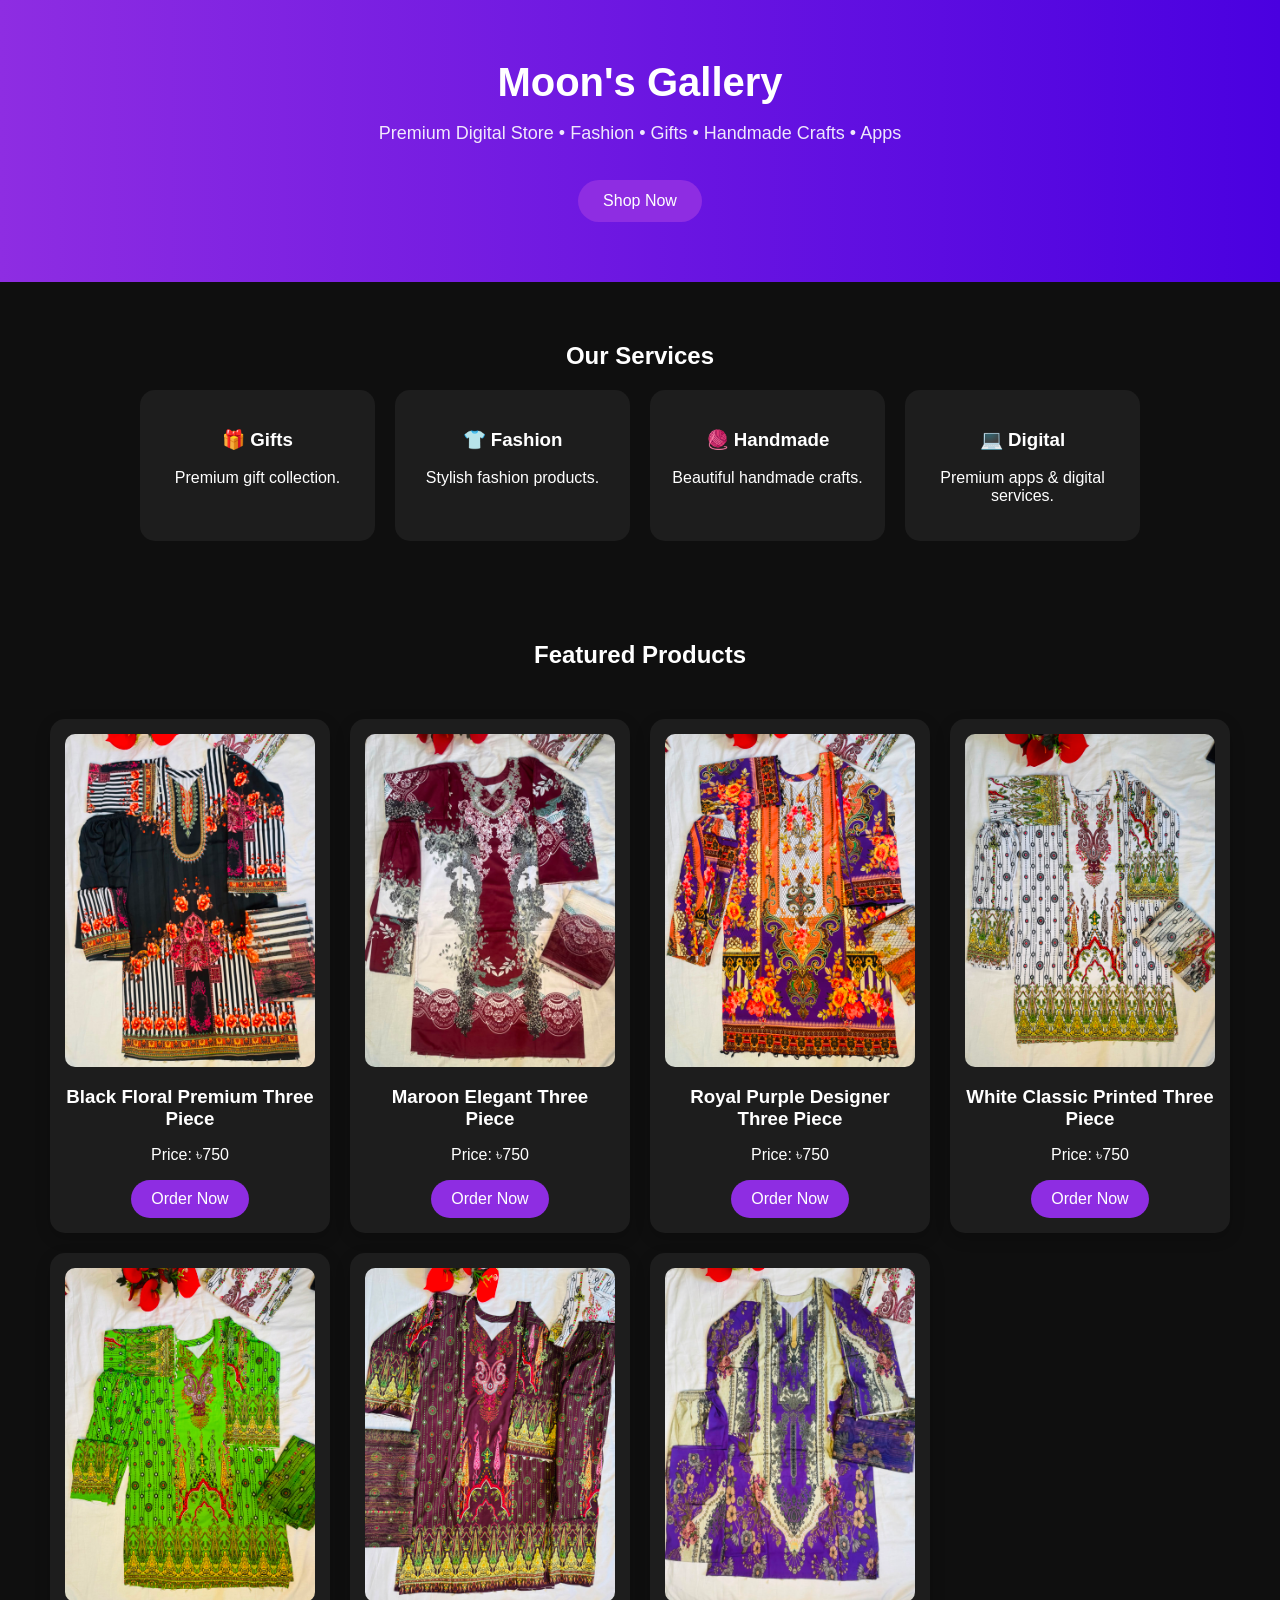
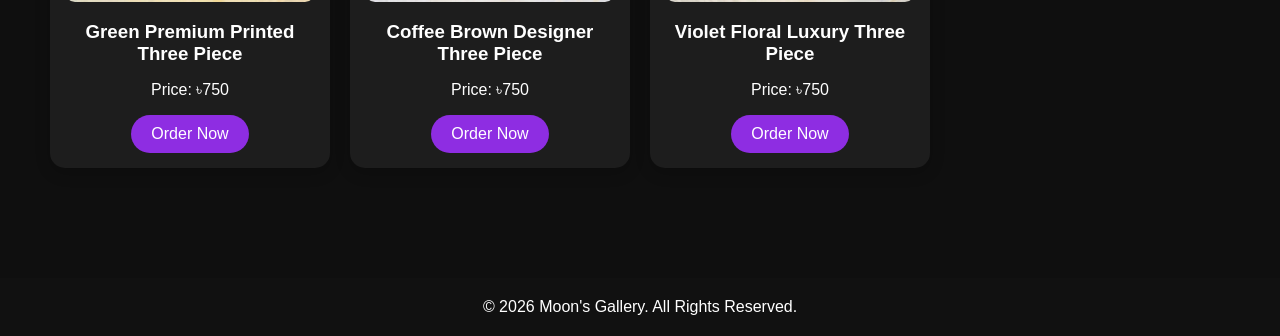
==== index.html @ c8abc17a "Update index.html" ====
<!DOCTYPE html>
<html lang="en">
<head>
<meta charset="UTF-8">
<meta name="viewport" content="width=device-width, initial-scale=1.0">
<title>Moon's Gallery</title>

<style>
body{
margin:0;
font-family:Arial,sans-serif;
background:#0f0f0f;
color:white;
}

header{
background:linear-gradient(90deg,#8e2de2,#4a00e0);
padding:60px 20px;
text-align:center;
}

header h1{
font-size:40px;
margin:0;
}

header p{
font-size:18px;
opacity:.9;
}

section{
padding:40px 20px;
text-align:center;
}

.cards{
display:grid;
grid-template-columns:repeat(auto-fit,minmax(180px,1fr));
gap:20px;
max-width:1000px;
margin:auto;
}

.card{
background:#1d1d1d;
padding:20px;
border-radius:15px;
transition:.3s;
}

.card:hover{
transform:translateY(-8px);
background:#2d2d2d;
}

button{
padding:12px 25px;
background:#8e2de2;
border:none;
border-radius:30px;
color:white;
font-size:16px;
cursor:pointer;
}
.product-grid{
display:grid;
grid-template-columns:repeat(auto-fit,minmax(250px,1fr));
gap:20px;
max-width:1200px;
margin:auto;
padding:30px;
}
.product-card{
background:#1d1d1d;
padding:15px;
border-radius:15px;
text-align:center;
box-shadow:0 5px 15px rgba(0,0,0,.2);
}

.product-card img{
width:100%;
border-radius:10px;
}

.product-card h3{
margin:15px 0 10px;
}

.product-card button{
background:#8e2de2;
color:#fff;
border:none;
padding:10px 20px;
border-radius:25px;
cursor:pointer;
  }
footer{
background:#111;
padding:20px;
text-align:center;
margin-top:40px;
}
</style>
</head>

<body>

<header>
<h1>Moon's Gallery</h1>
<p>Premium Digital Store • Fashion • Gifts • Handmade Crafts • Apps</p>
<br>
<button>Shop Now</button>
</header>

<section>
<h2>Our Services</h2>

<div class="cards">

<div class="card">
<h3>🎁 Gifts</h3>
<p>Premium gift collection.</p>
</div>

<div class="card">
<h3>👕 Fashion</h3>
<p>Stylish fashion products.</p>
</div>

<div class="card">
<h3>🧶 Handmade</h3>
<p>Beautiful handmade crafts.</p>
</div>

<div class="card">
<h3>💻 Digital</h3>
<p>Premium apps & digital services.</p>
</div>

</div>

</section>
  <section id="products">
    <h2>Featured Products</h2>

    <div class="product-grid">

        <div class="product-card">
            <img src="./black-floraljpg.jpg" alt="Black Floral Three Piece">
            <h3>Black Floral Premium Three Piece</h3>
            <p>Price: ৳750</p>
            <button>Order Now</button>
        </div>

        <div class="product-card">
            <img src="./maroonjpg.jpg" alt="Maroon Three Piece">
            <h3>Maroon Elegant Three Piece</h3>
            <p>Price: ৳750</p>
            <button>Order Now</button>
        </div>

        <div class="product-card">
            <img src="./purplejpg.jpg" alt="Purple Three Piece">
            <h3>Royal Purple Designer Three Piece</h3>
            <p>Price: ৳750</p>
            <button>Order Now</button>
        </div>

        <div class="product-card">
            <img src="./whitejpg.jpg" alt="White Three Piece">
            <h3>White Classic Printed Three Piece</h3>
            <p>Price: ৳750</p>
            <button>Order Now</button>
        </div>

        <div class="product-card">
            <img src="./greenjpg.jpg" alt="Green Three Piece">
            <h3>Green Premium Printed Three Piece</h3>
            <p>Price: ৳750</p>
            <button>Order Now</button>
        </div>

        <div class="product-card">
            <img src="./brownjpg.jpg" alt="Brown Three Piece">
            <h3>Coffee Brown Designer Three Piece</h3>
            <p>Price: ৳750</p>
            <button>Order Now</button>
        </div>

        <div class="product-card">
            <img src="./violetjpg.jpg" alt="Violet Three Piece">
            <h3>Violet Floral Luxury Three Piece</h3>
            <p>Price: ৳750</p>
            <button>Order Now</button>
        </div>

    </div>
  </section>

<footer>
© 2026 Moon's Gallery. All Rights Reserved.
</footer>

</body>
  </html>
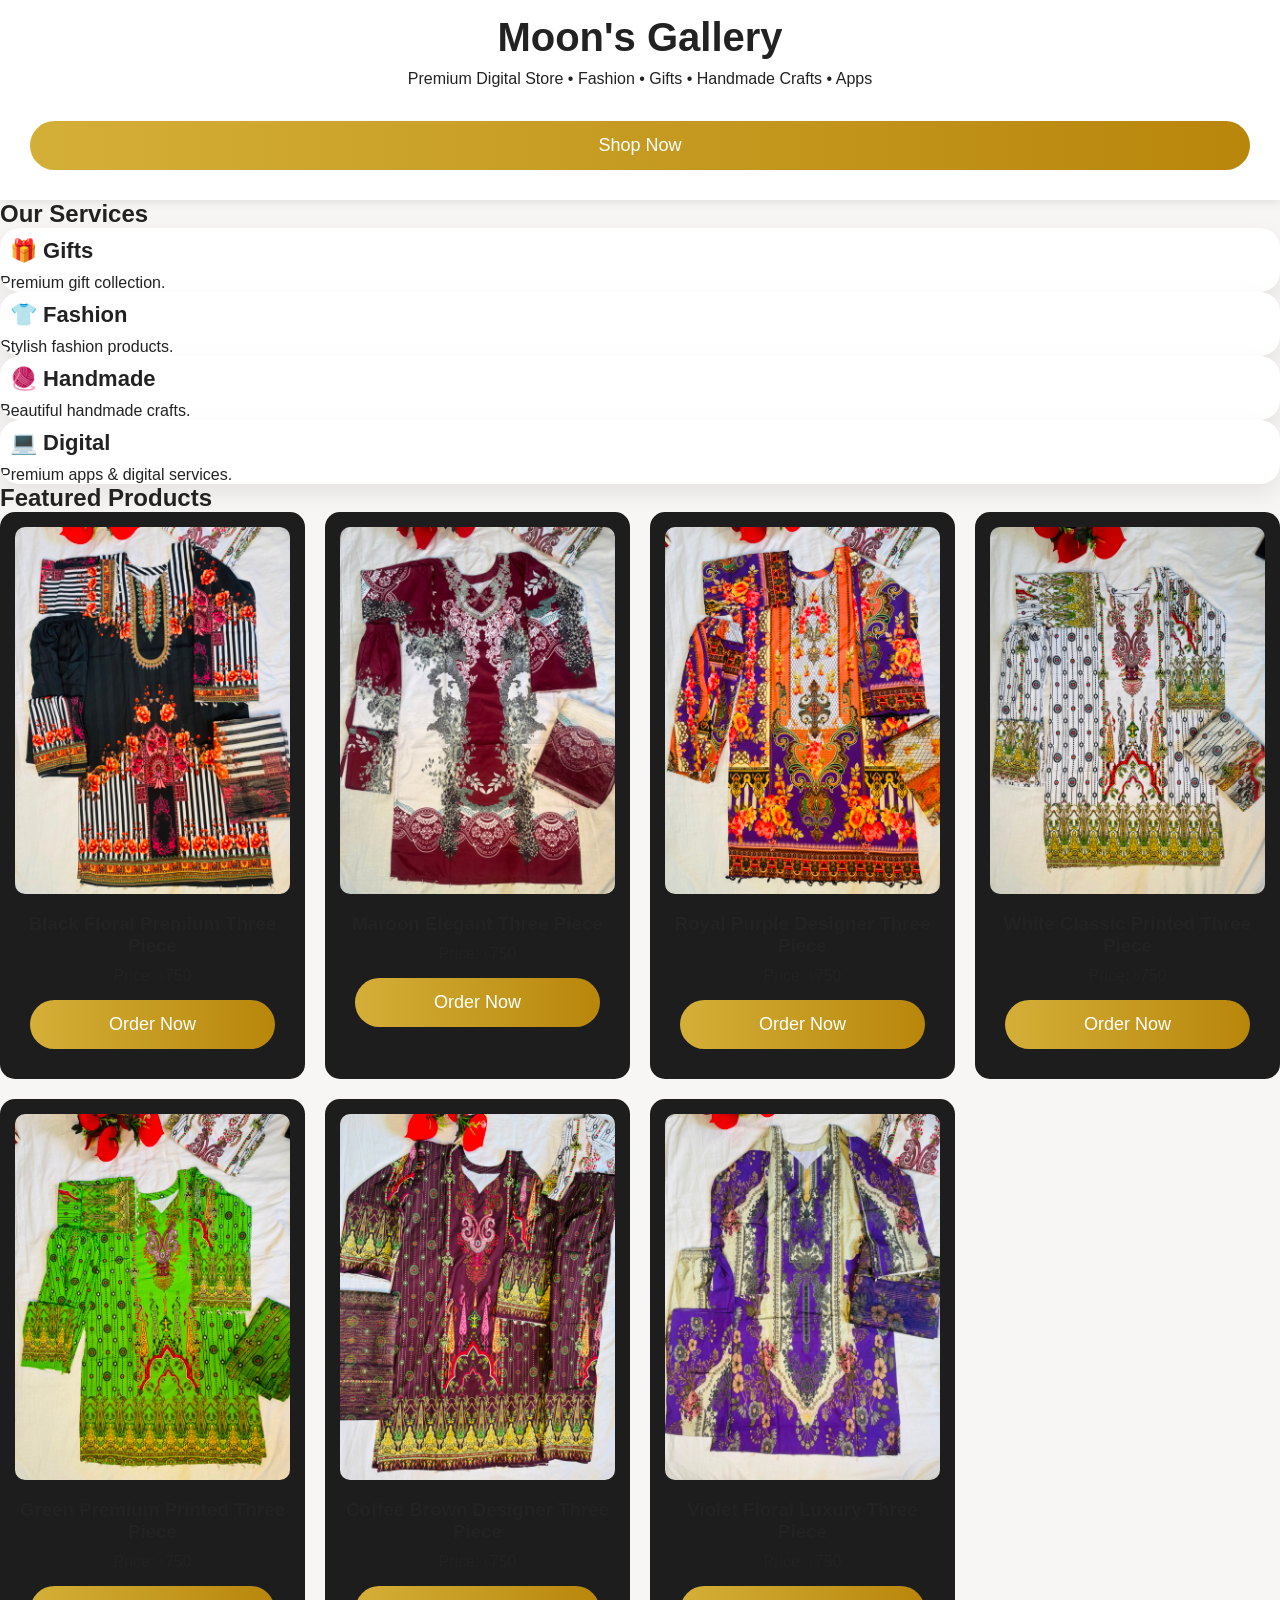
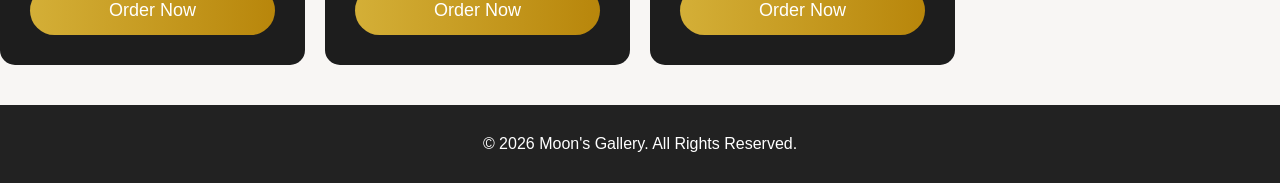
==== commit c0c5eede: "Update index.html" ====
--- a/index.html
+++ b/index.html
@@ -4,107 +4,10 @@
 <meta charset="UTF-8">
 <meta name="viewport" content="width=device-width, initial-scale=1.0">
 <title>Moon's Gallery</title>
-
-<style>
-body{
-margin:0;
-font-family:Arial,sans-serif;
-background:#0f0f0f;
-color:white;
-}
-
-header{
-background:linear-gradient(90deg,#8e2de2,#4a00e0);
-padding:60px 20px;
-text-align:center;
-}
-
-header h1{
-font-size:40px;
-margin:0;
-}
-
-header p{
-font-size:18px;
-opacity:.9;
-}
-
-section{
-padding:40px 20px;
-text-align:center;
-}
-
-.cards{
-display:grid;
-grid-template-columns:repeat(auto-fit,minmax(180px,1fr));
-gap:20px;
-max-width:1000px;
-margin:auto;
-}
-
-.card{
-background:#1d1d1d;
-padding:20px;
-border-radius:15px;
-transition:.3s;
-}
-
-.card:hover{
-transform:translateY(-8px);
-background:#2d2d2d;
-}
-
-button{
-padding:12px 25px;
-background:#8e2de2;
-border:none;
-border-radius:30px;
-color:white;
-font-size:16px;
-cursor:pointer;
-}
-.product-grid{
-display:grid;
-grid-template-columns:repeat(auto-fit,minmax(250px,1fr));
-gap:20px;
-max-width:1200px;
-margin:auto;
-padding:30px;
-}
-.product-card{
-background:#1d1d1d;
-padding:15px;
-border-radius:15px;
-text-align:center;
-box-shadow:0 5px 15px rgba(0,0,0,.2);
-}
-
-.product-card img{
-width:100%;
-border-radius:10px;
-}
-
-.product-card h3{
-margin:15px 0 10px;
-}
-
-.product-card button{
-background:#8e2de2;
-color:#fff;
-border:none;
-padding:10px 20px;
-border-radius:25px;
-cursor:pointer;
-  }
-footer{
-background:#111;
-padding:20px;
-text-align:center;
-margin-top:40px;
-}
-</style>
+  <link rel="stylesheet" href="style.css">
+<script src="script.js" defer></script>
 </head>
-
+  
 <body>
 
 <header>
@@ -148,49 +51,49 @@
     <div class="product-grid">
 
         <div class="product-card">
-            <img src="./black-floraljpg.jpg" alt="Black Floral Three Piece">
+            <img src="./black-floral.jpg" alt="Black Floral Three Piece">
             <h3>Black Floral Premium Three Piece</h3>
             <p>Price: ৳750</p>
             <button>Order Now</button>
         </div>
 
         <div class="product-card">
-            <img src="./maroonjpg.jpg" alt="Maroon Three Piece">
+            <img src="./maroon.jpg" alt="Maroon Three Piece">
             <h3>Maroon Elegant Three Piece</h3>
             <p>Price: ৳750</p>
             <button>Order Now</button>
         </div>
 
         <div class="product-card">
-            <img src="./purplejpg.jpg" alt="Purple Three Piece">
+            <img src="./purple.jpg" alt="Purple Three Piece">
             <h3>Royal Purple Designer Three Piece</h3>
             <p>Price: ৳750</p>
             <button>Order Now</button>
         </div>
 
         <div class="product-card">
-            <img src="./whitejpg.jpg" alt="White Three Piece">
+            <img src="./white.jpg" alt="White Three Piece">
             <h3>White Classic Printed Three Piece</h3>
             <p>Price: ৳750</p>
             <button>Order Now</button>
         </div>
 
         <div class="product-card">
-            <img src="./greenjpg.jpg" alt="Green Three Piece">
+            <img src="./green.jpg" alt="Green Three Piece">
             <h3>Green Premium Printed Three Piece</h3>
             <p>Price: ৳750</p>
             <button>Order Now</button>
         </div>
 
         <div class="product-card">
-            <img src="./brownjpg.jpg" alt="Brown Three Piece">
+            <img src="./brown.jpg" alt="Brown Three Piece">
             <h3>Coffee Brown Designer Three Piece</h3>
             <p>Price: ৳750</p>
             <button>Order Now</button>
         </div>
 
         <div class="product-card">
-            <img src="./violetjpg.jpg" alt="Violet Three Piece">
+            <img src="./violet.jpg" alt="Violet Three Piece">
             <h3>Violet Floral Luxury Three Piece</h3>
             <p>Price: ৳750</p>
             <button>Order Now</button>
--- a/style.css
+++ b/style.css
@@ -0,0 +1,242 @@
+*{
+    margin:0;
+    padding:0;
+    box-sizing:border-box;
+    font-family:Arial,sans-serif;
+}
+
+body{
+    background:#111;
+    color:#fff;
+}
+
+header{
+    background:linear-gradient(90deg,#8e2de2,#4a00e0);
+    text-align:center;
+    padding:50px 20px;
+}
+
+header h1{
+    font-size:40px;
+}
+
+header p{
+    margin-top:10px;
+}
+
+nav{
+    background:#1a1a1a;
+    padding:15px;
+    text-align:center;
+}
+
+nav a{
+    color:white;
+    text-decoration:none;
+    margin:0 15px;
+    font-weight:bold;
+}
+
+nav a:hover{
+    color:#b266ff;
+}
+
+.container{
+    width:90%;
+    max-width:1200px;
+    margin:auto;
+    padding:30px 0;
+}
+
+.product-grid{
+    display:grid;
+    grid-template-columns:repeat(auto-fit,minmax(250px,1fr));
+    gap:20px;
+}
+
+.product-card{
+    background:#1d1d1d;
+    border-radius:15px;
+    padding:15px;
+    text-align:center;
+    transition:.3s;
+}
+
+.product-card:hover{
+    transform:translateY(-5px);
+}
+
+.product-card img{
+    width:100%;
+    border-radius:10px;
+}
+
+.product-card h3{
+    margin:15px 0 10px;
+}
+
+.price{
+    color:#00ff99;
+    font-size:20px;
+    margin-bottom:10px;
+}
+
+button{
+    background:#8e2de2;
+    color:#fff;
+    border:none;
+    padding:12px 25px;
+    border-radius:30px;
+    cursor:pointer;
+    font-size:16px;
+}
+
+button:hover{
+    background:#6d1fd1;
+}
+
+input,select,textarea{
+    width:100%;
+    padding:12px;
+    margin:10px 0;
+    border:none;
+    border-radius:8px;
+}
+
+form{
+    max-width:600px;
+    margin:auto;
+}
+
+footer{
+    background:#000;
+    text-align:center;
+    padding:20px;
+    margin-top:40px;
+  }
+
+
+*{
+margin:0;
+padding:0;
+box-sizing:border-box;
+font-family:Arial,sans-serif;
+}
+
+body{
+background:#f8f6f4;
+color:#222;
+}
+
+header{
+background:#fff;
+padding:15px;
+text-align:center;
+box-shadow:0 2px 10px rgba(0,0,0,.1);
+position:sticky;
+top:0;
+z-index:100;
+}
+
+.logo{
+width:120px;
+border-radius:50%;
+}
+
+.banner{
+width:100%;
+max-height:420px;
+object-fit:cover;
+}
+
+nav{
+display:flex;
+justify-content:center;
+gap:20px;
+padding:15px;
+background:white;
+flex-wrap:wrap;
+}
+
+nav a{
+text-decoration:none;
+color:#333;
+font-weight:bold;
+}
+
+.products{
+display:grid;
+grid-template-columns:repeat(auto-fit,minmax(250px,1fr));
+gap:25px;
+padding:30px;
+}
+
+.card{
+background:white;
+border-radius:20px;
+overflow:hidden;
+box-shadow:0 10px 25px rgba(0,0,0,.08);
+transition:.3s;
+}
+
+.card:hover{
+transform:translateY(-8px);
+}
+
+.card img{
+width:100%;
+height:280px;
+object-fit:cover;
+}
+
+.card h3{
+padding:10px;
+font-size:22px;
+}
+
+.price{
+padding:0 10px;
+font-size:20px;
+color:#9c27b0;
+font-weight:bold;
+}
+
+button{
+margin:15px;
+width:calc(100% - 30px);
+padding:14px;
+border:none;
+border-radius:50px;
+background:linear-gradient(90deg,#d4af37,#b8860b);
+color:white;
+font-size:18px;
+cursor:pointer;
+}
+
+button:hover{
+opacity:.9;
+}
+
+footer{
+margin-top:40px;
+padding:30px;
+background:#222;
+color:white;
+text-align:center;
+}
+
+.color-box{
+display:flex;
+justify-content:center;
+gap:10px;
+padding:15px;
+}
+
+.color{
+width:28px;
+height:28px;
+border-radius:50%;
+border:2px solid white;
+cursor:pointer;
+box-shadow:0 0 5px rgba(0,0,0,.3);
+    }
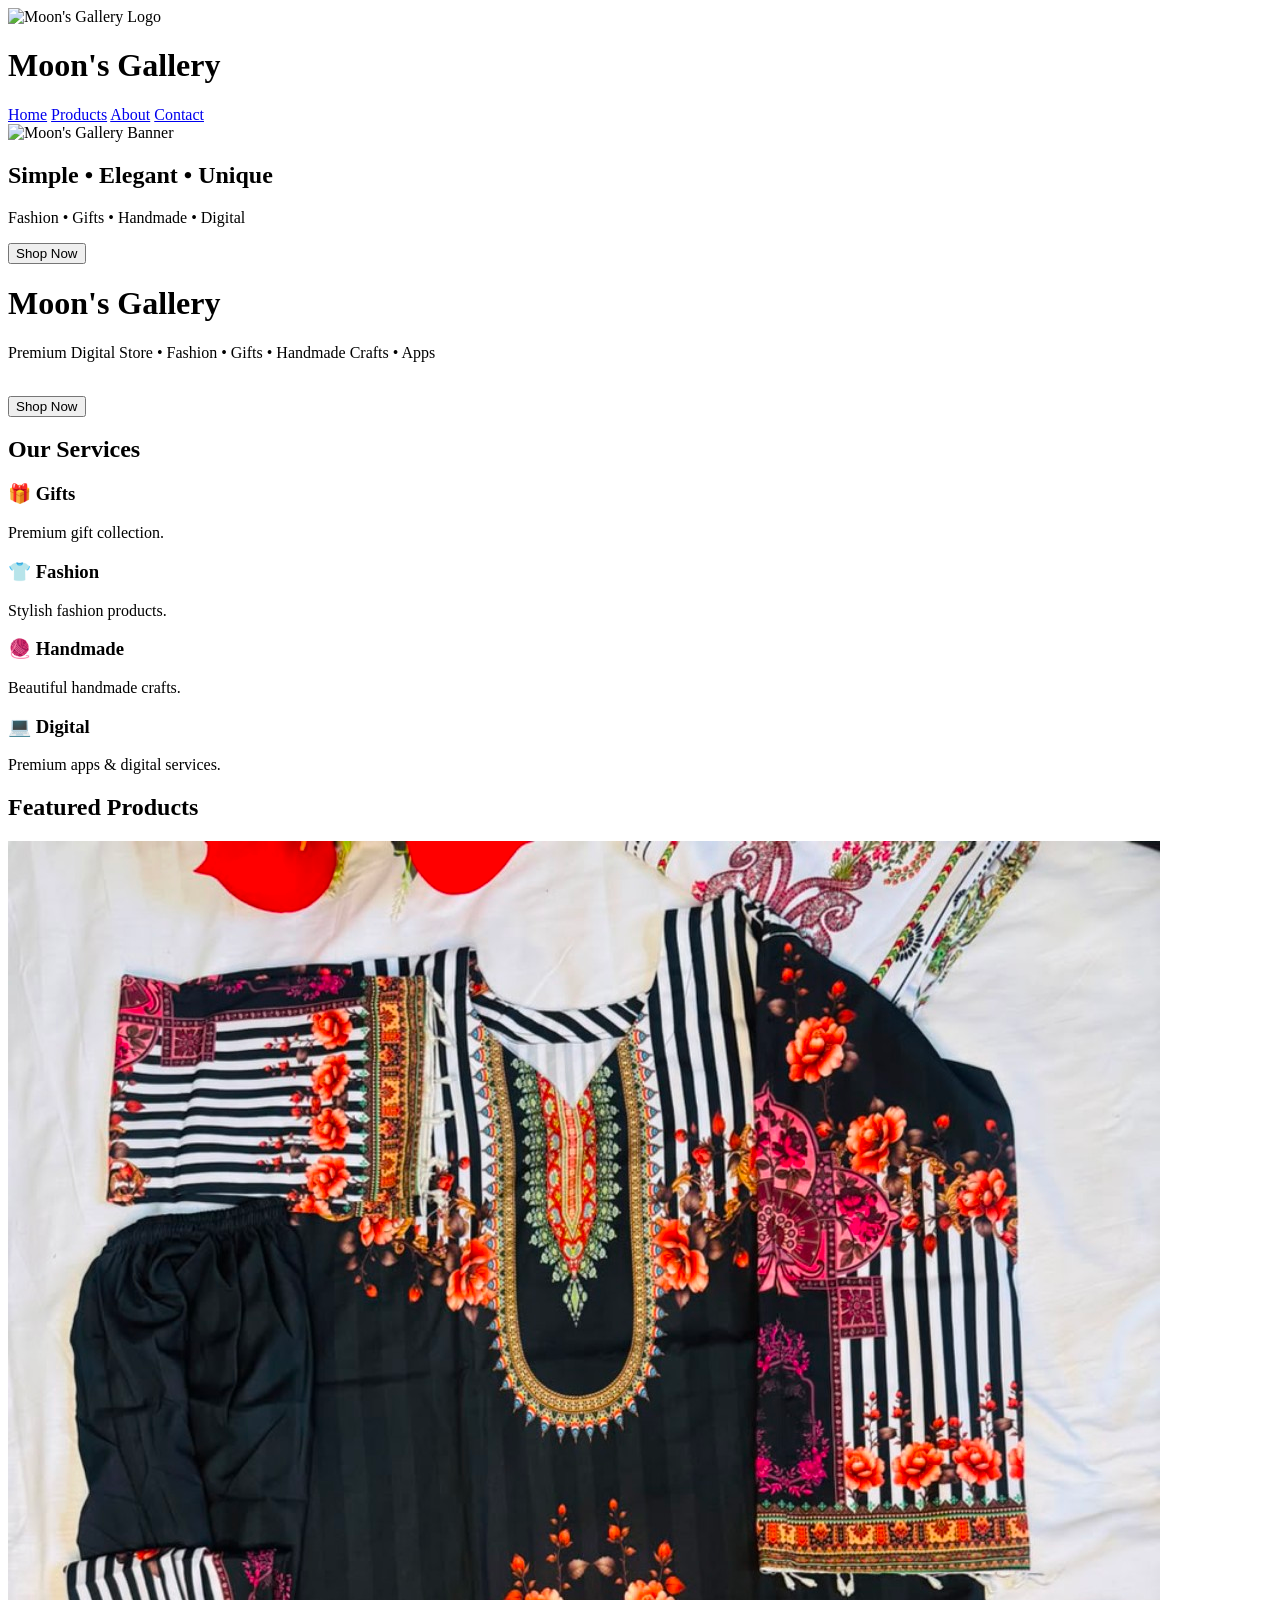
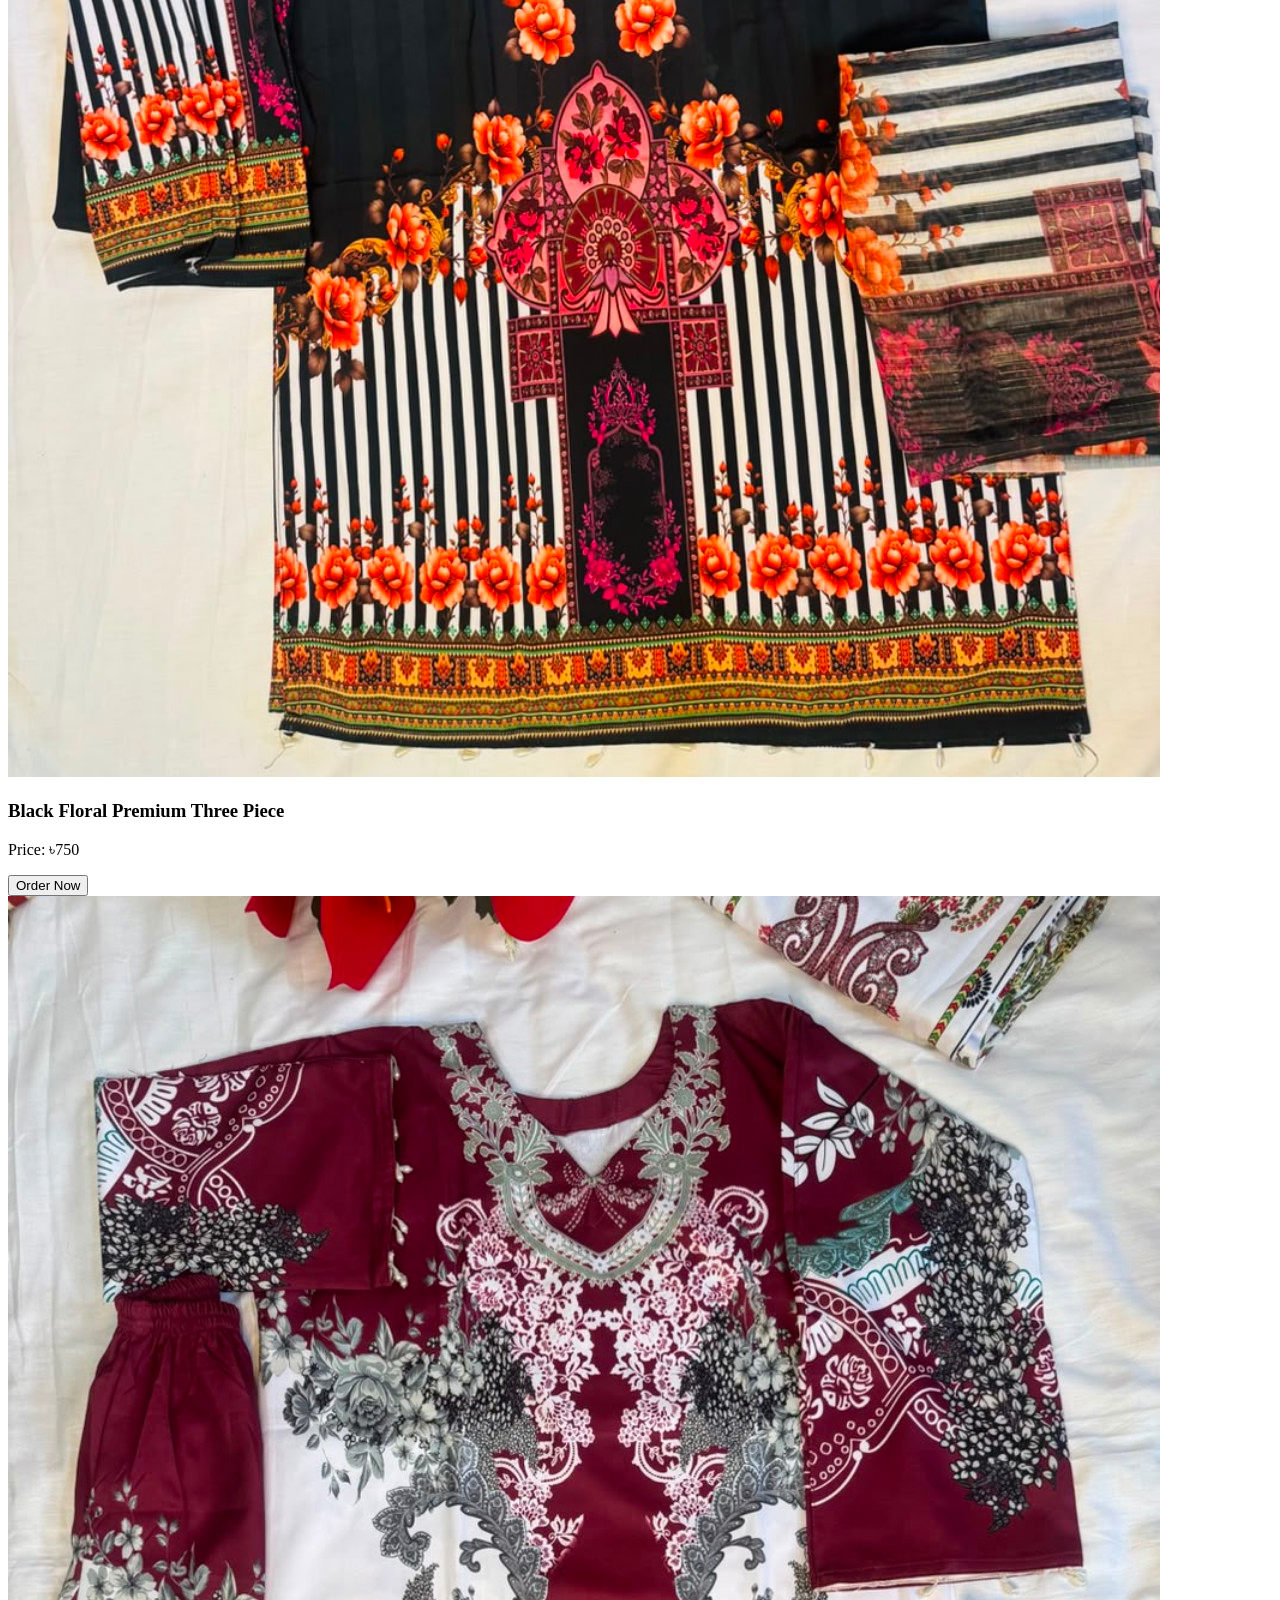
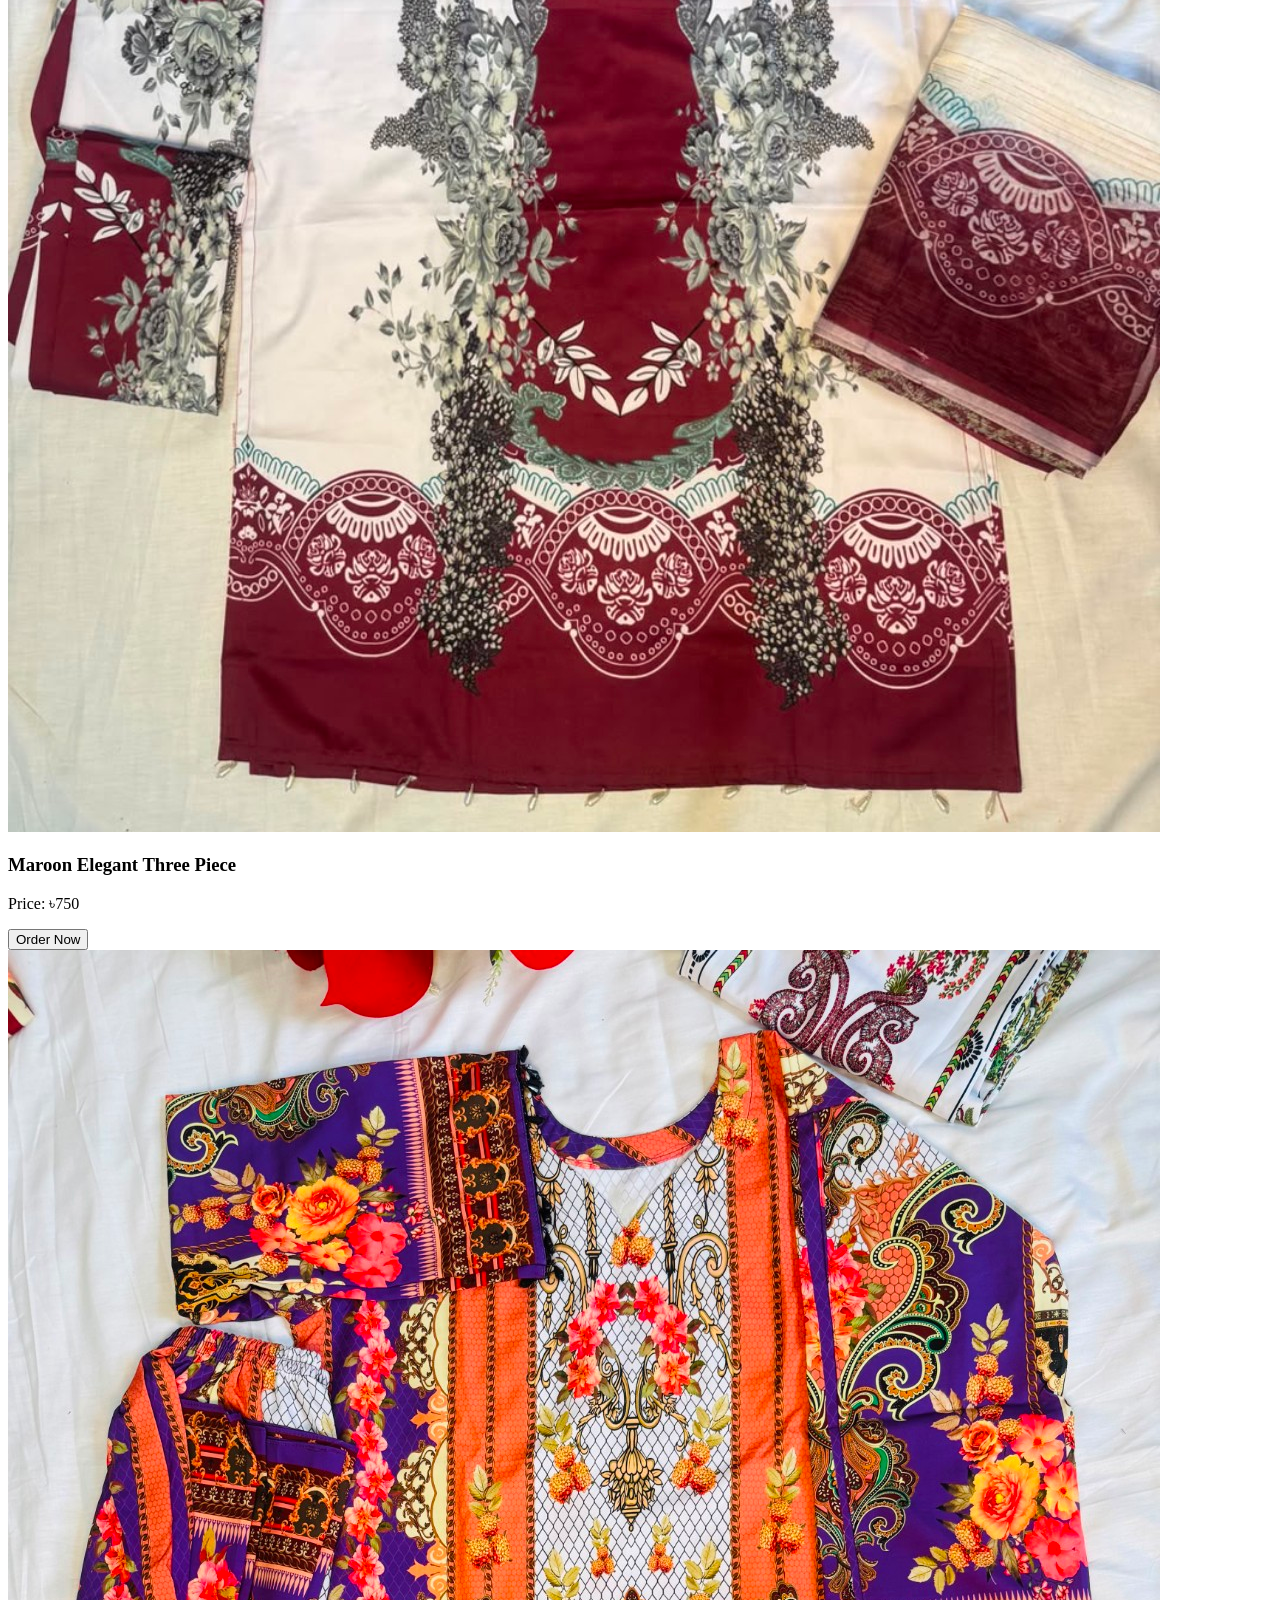
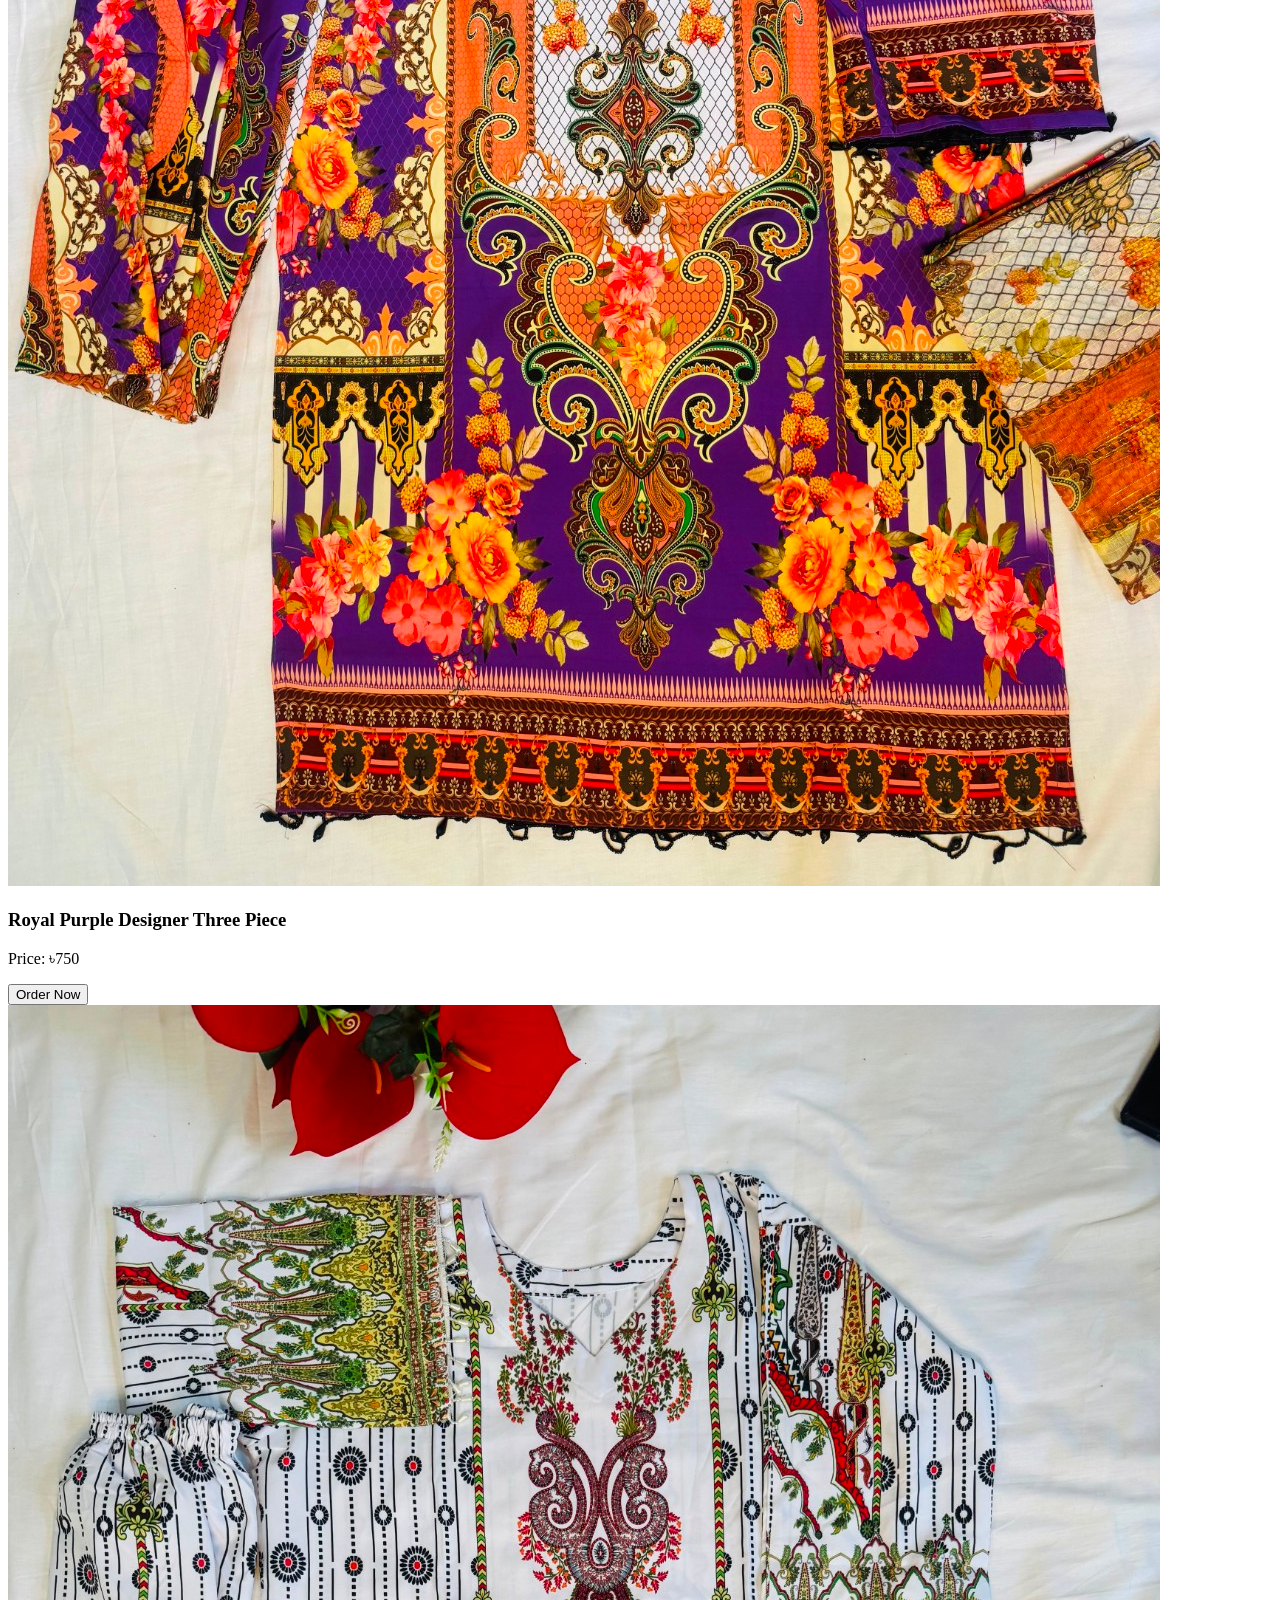
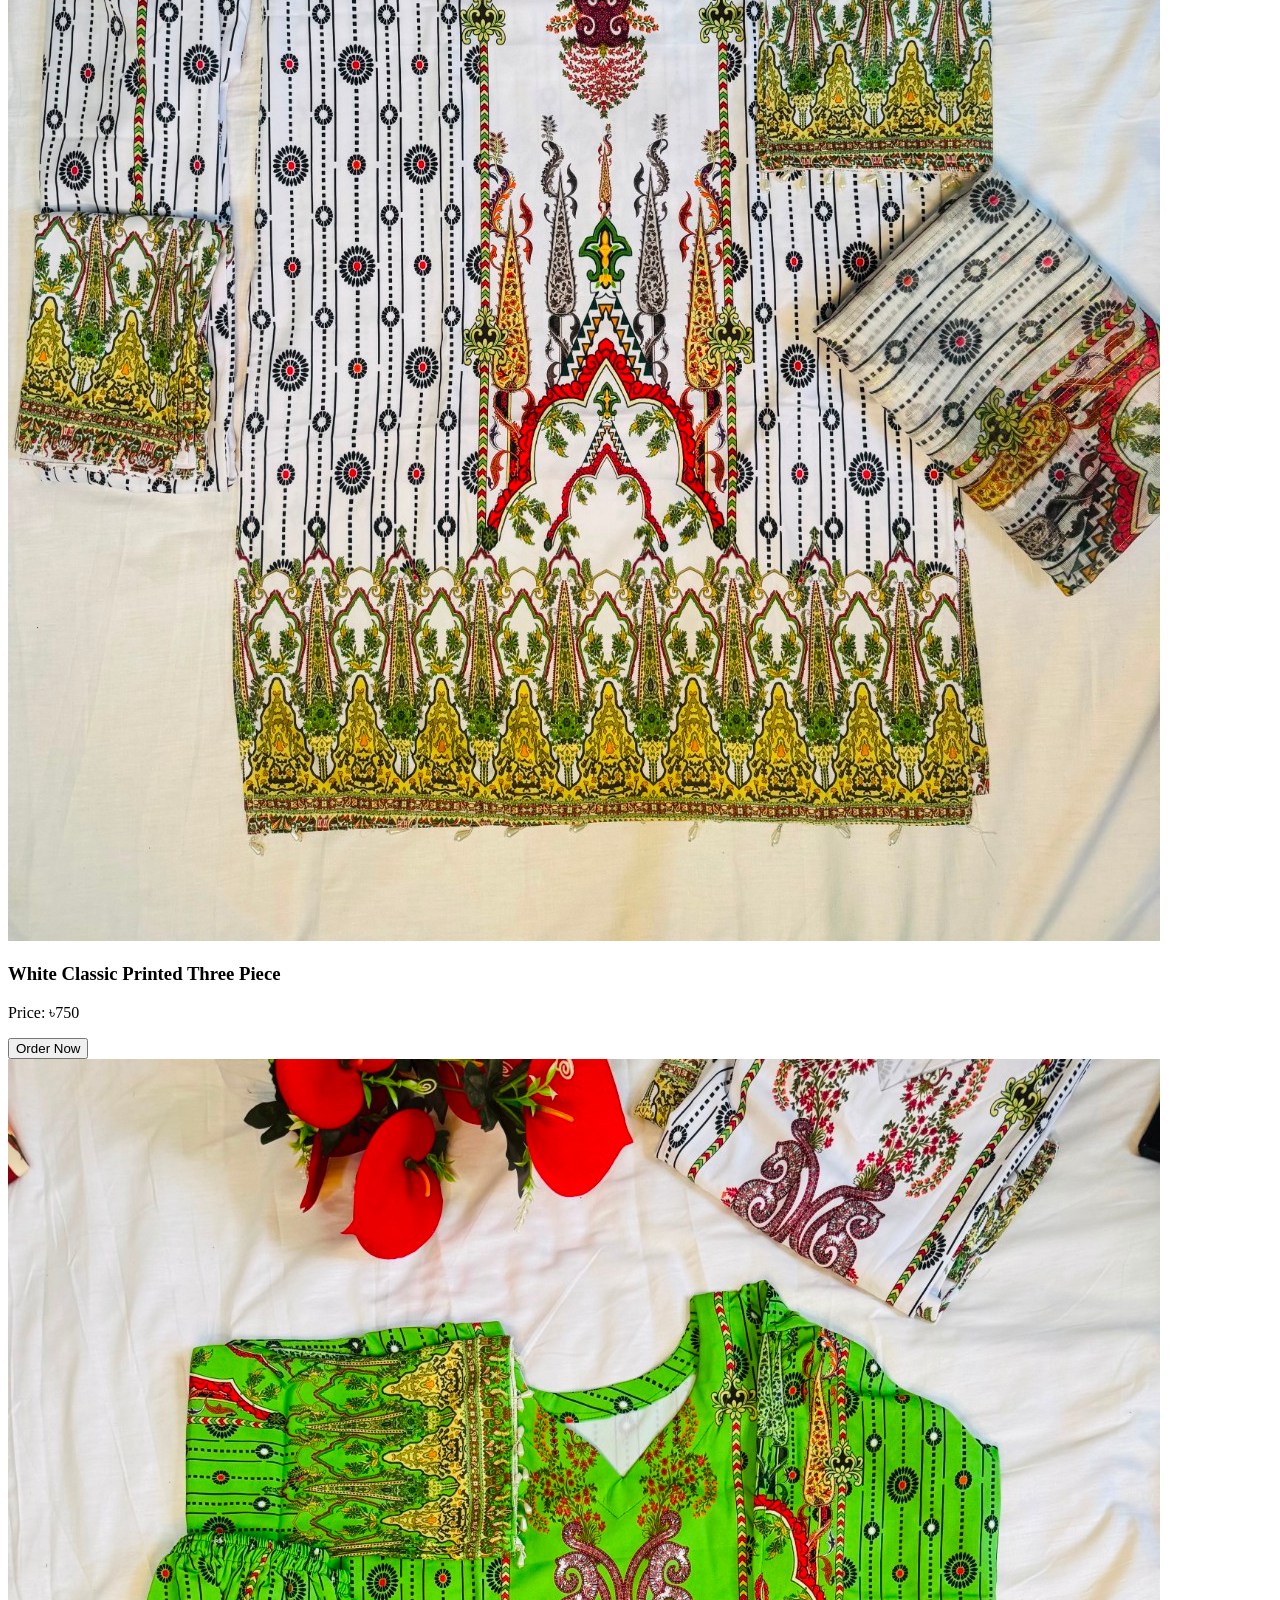
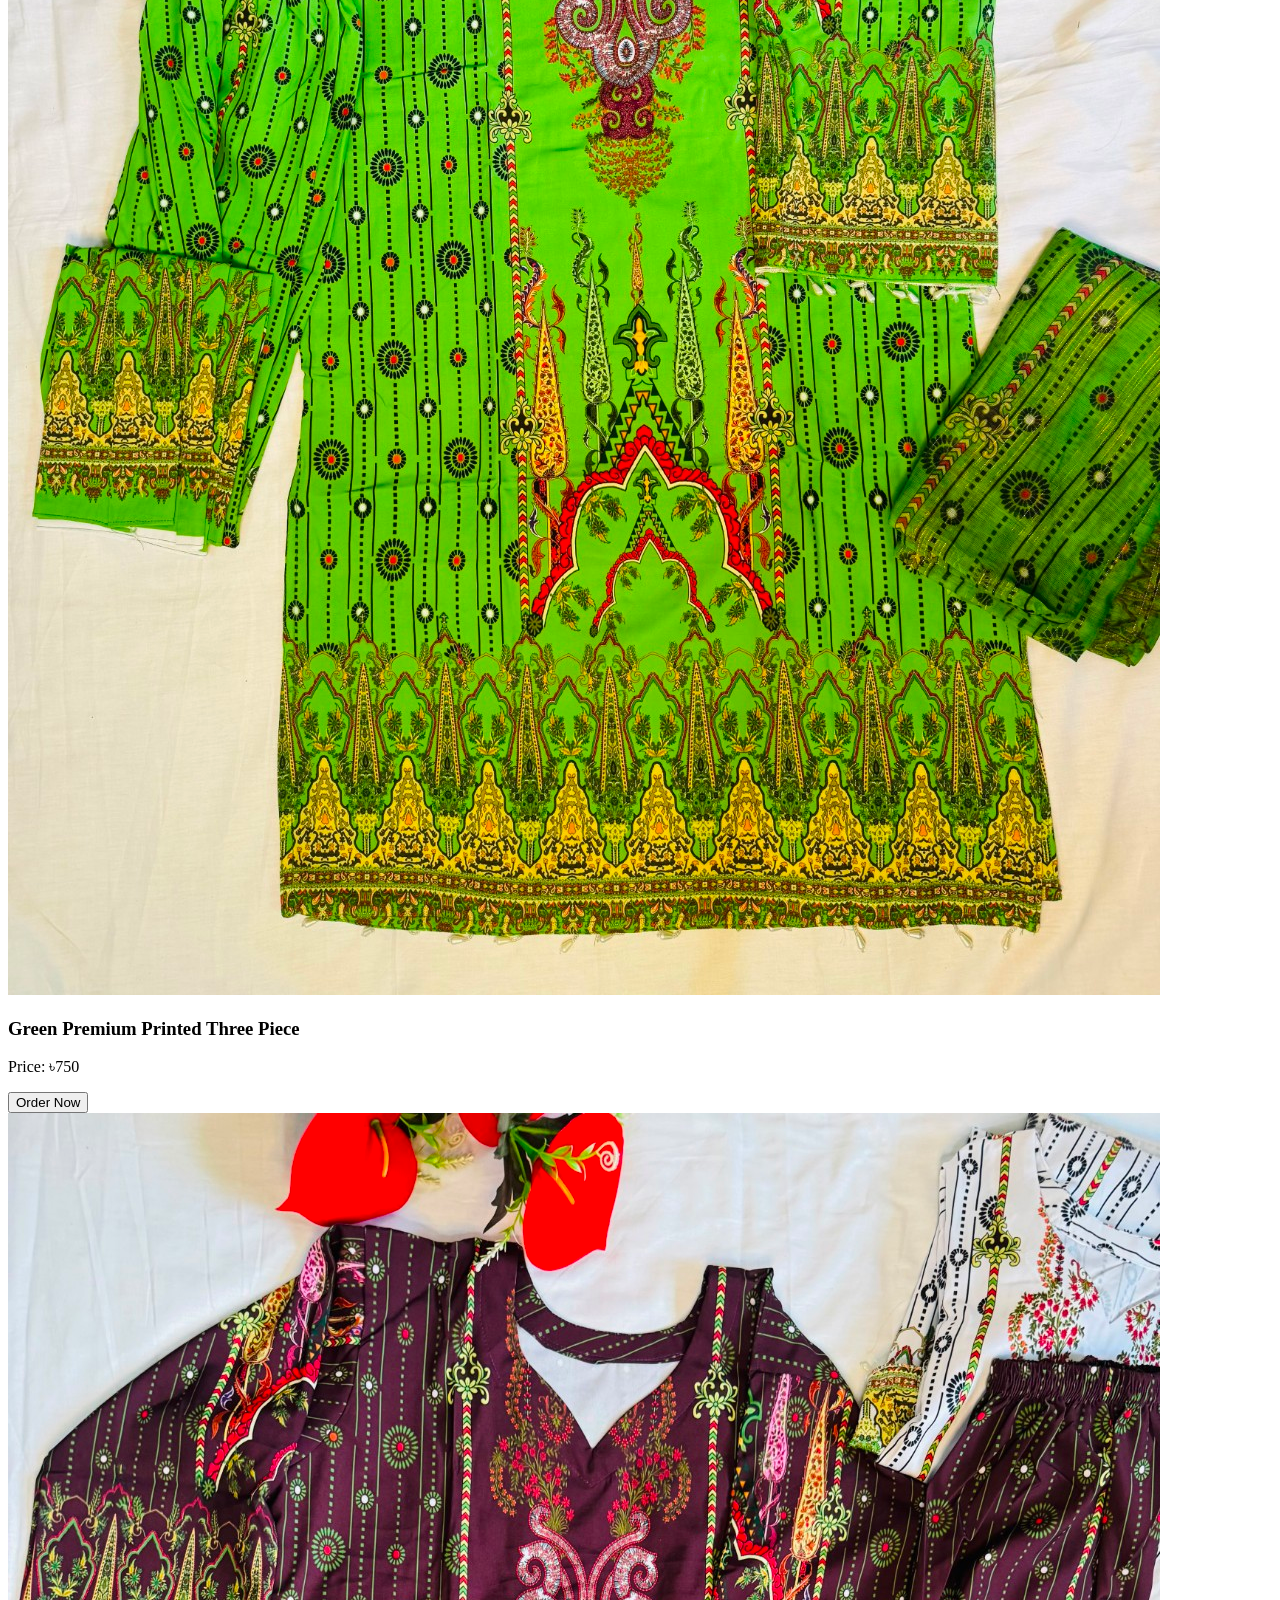
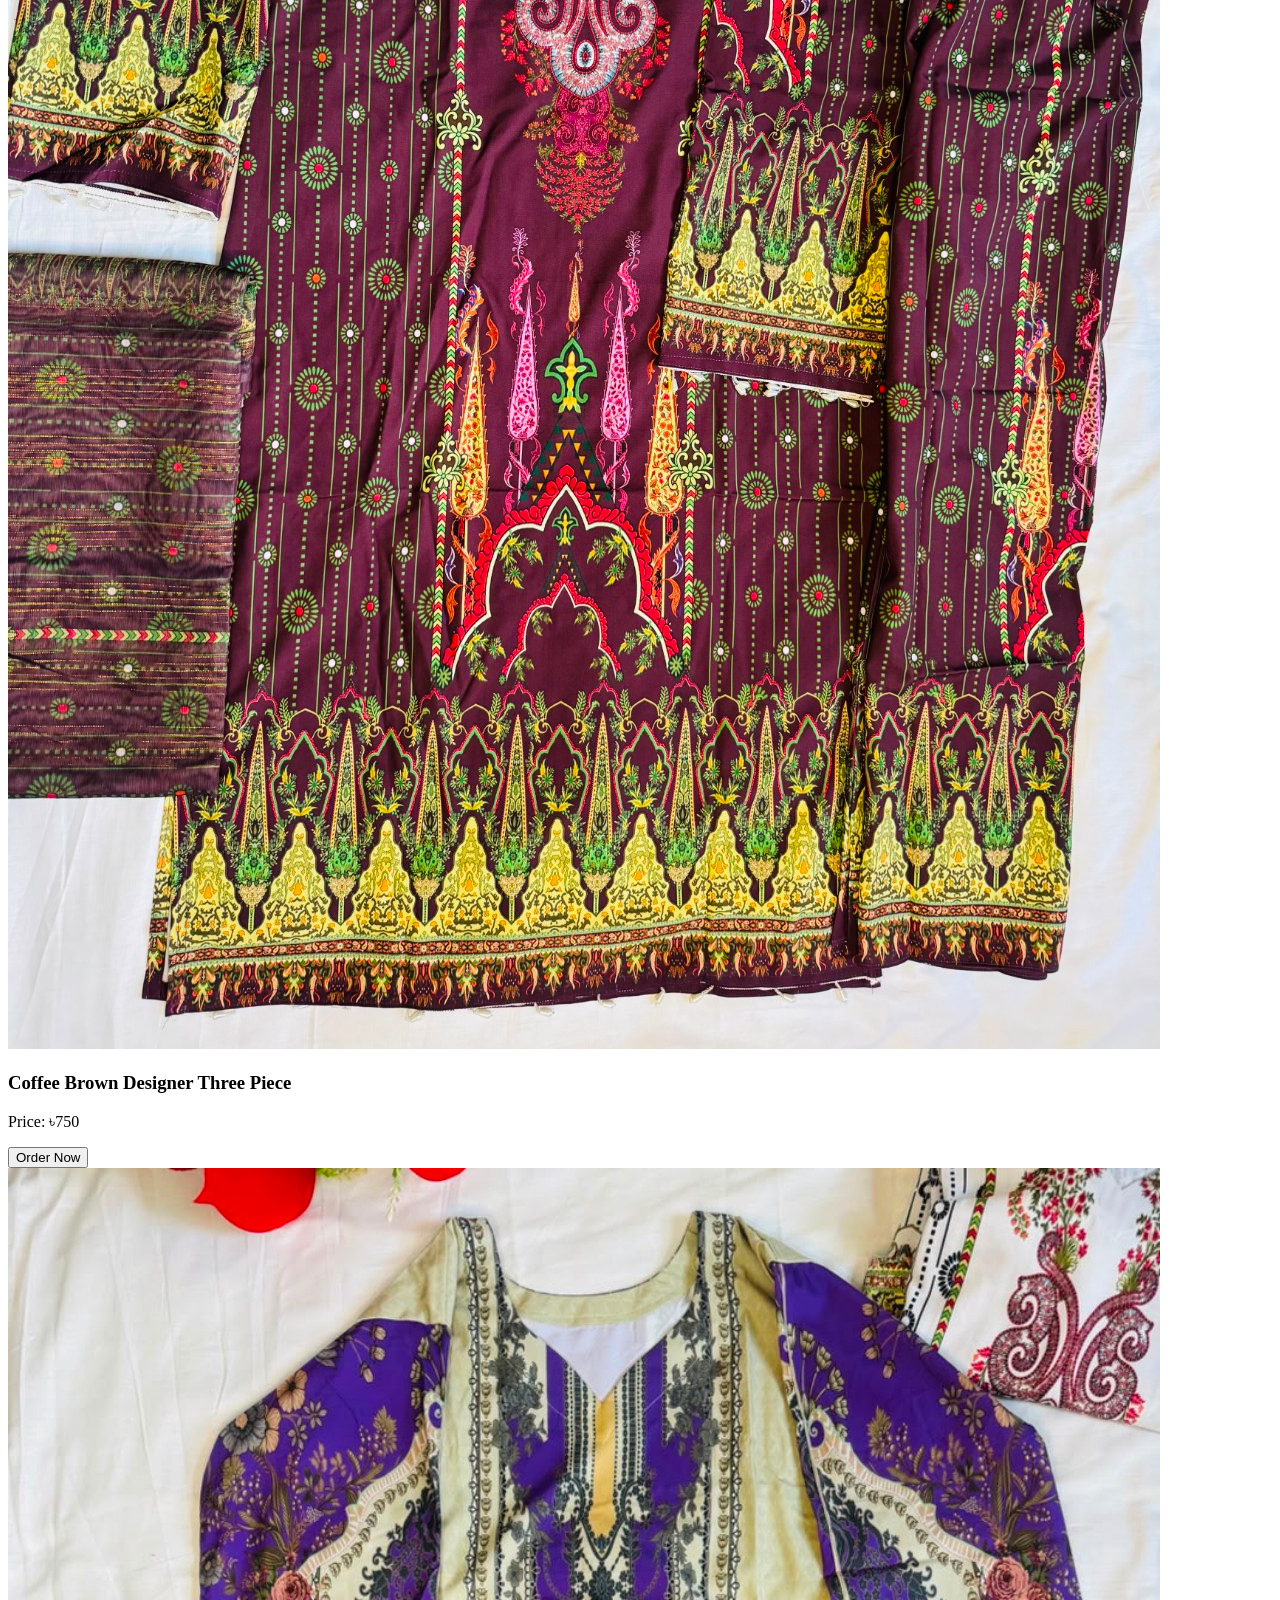
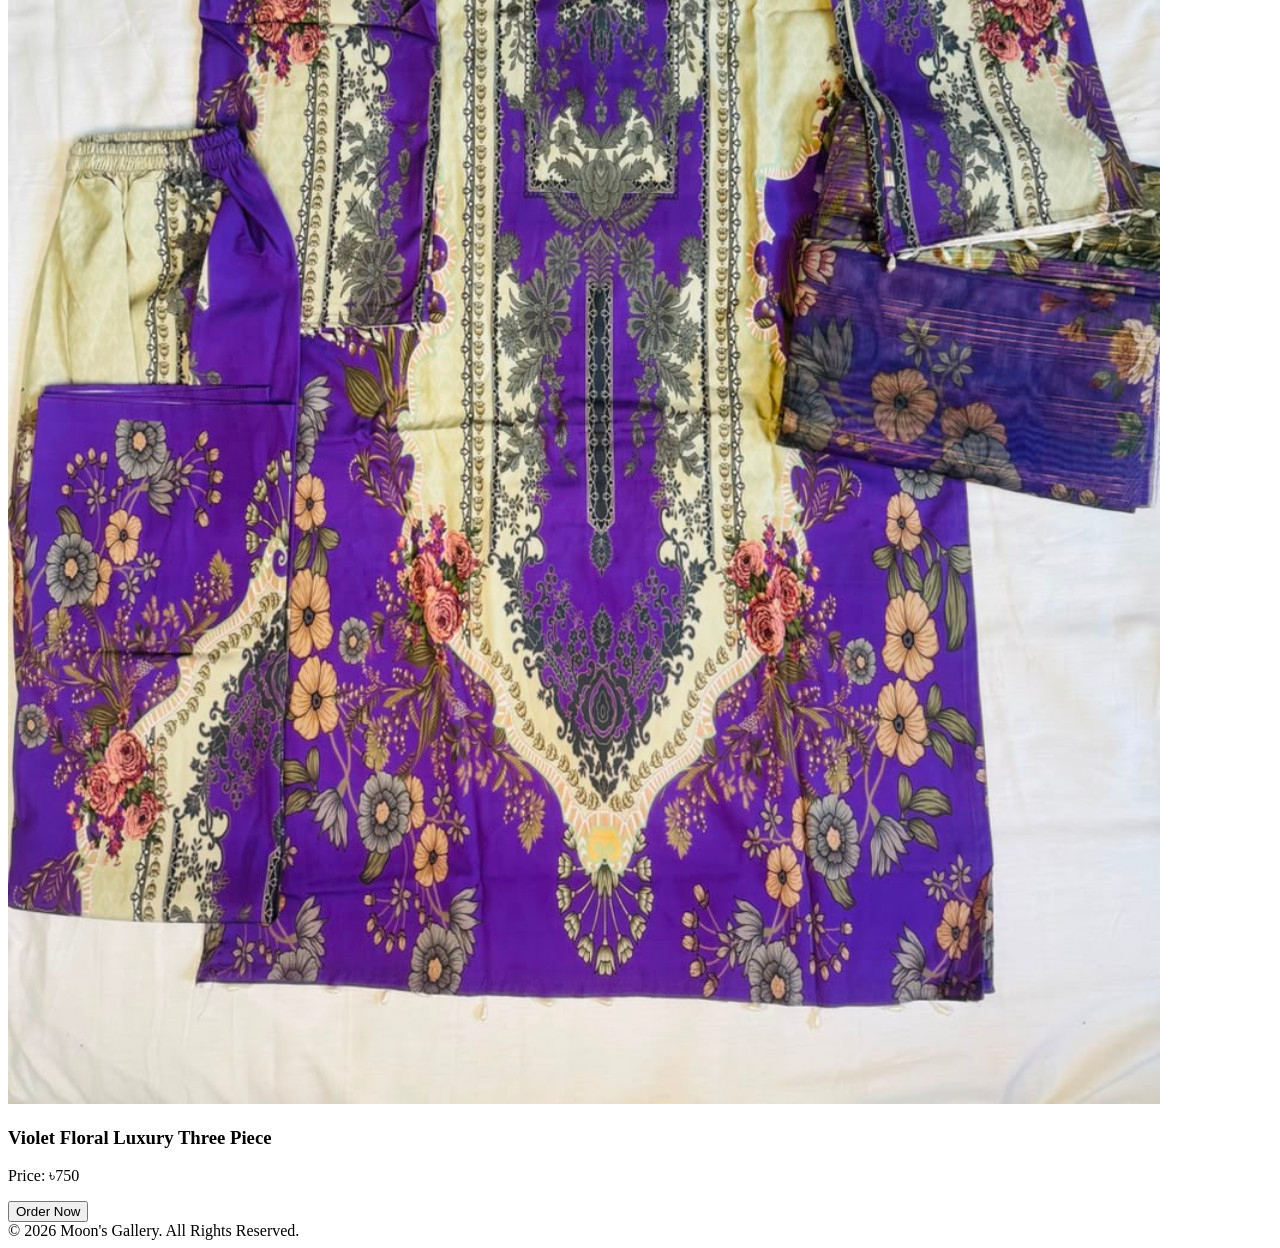
==== commit 97d73ec1: "Update index.html" ====
--- a/index.html
+++ b/index.html
@@ -1,12 +1,27 @@
 <!DOCTYPE html>
 <html lang="en">
-<head>
-<meta charset="UTF-8">
-<meta name="viewport" content="width=device-width, initial-scale=1.0">
-<title>Moon's Gallery</title>
-  <link rel="stylesheet" href="style.css">
-<script src="script.js" defer></script>
-</head>
+<header class="top-header">
+    <div class="logo-area">
+        <img src="logo.png" alt="Moon's Gallery Logo" class="logo">
+        <h1>Moon's Gallery</h1>
+    </div>
+
+    <nav>
+        <a href="index.html">Home</a>
+        <a href="products.html">Products</a>
+        <a href="about.html">About</a>
+        <a href="contact.html">Contact</a>
+    </nav>
+</header>
+
+<section class="hero">
+    <img src="banner.jpg" alt="Moon's Gallery Banner">
+    <div class="hero-text">
+        <h2>Simple • Elegant • Unique</h2>
+        <p>Fashion • Gifts • Handmade • Digital</p>
+        <a href="#products"><button>Shop Now</button></a>
+    </div>
+</section>
   
 <body>
 
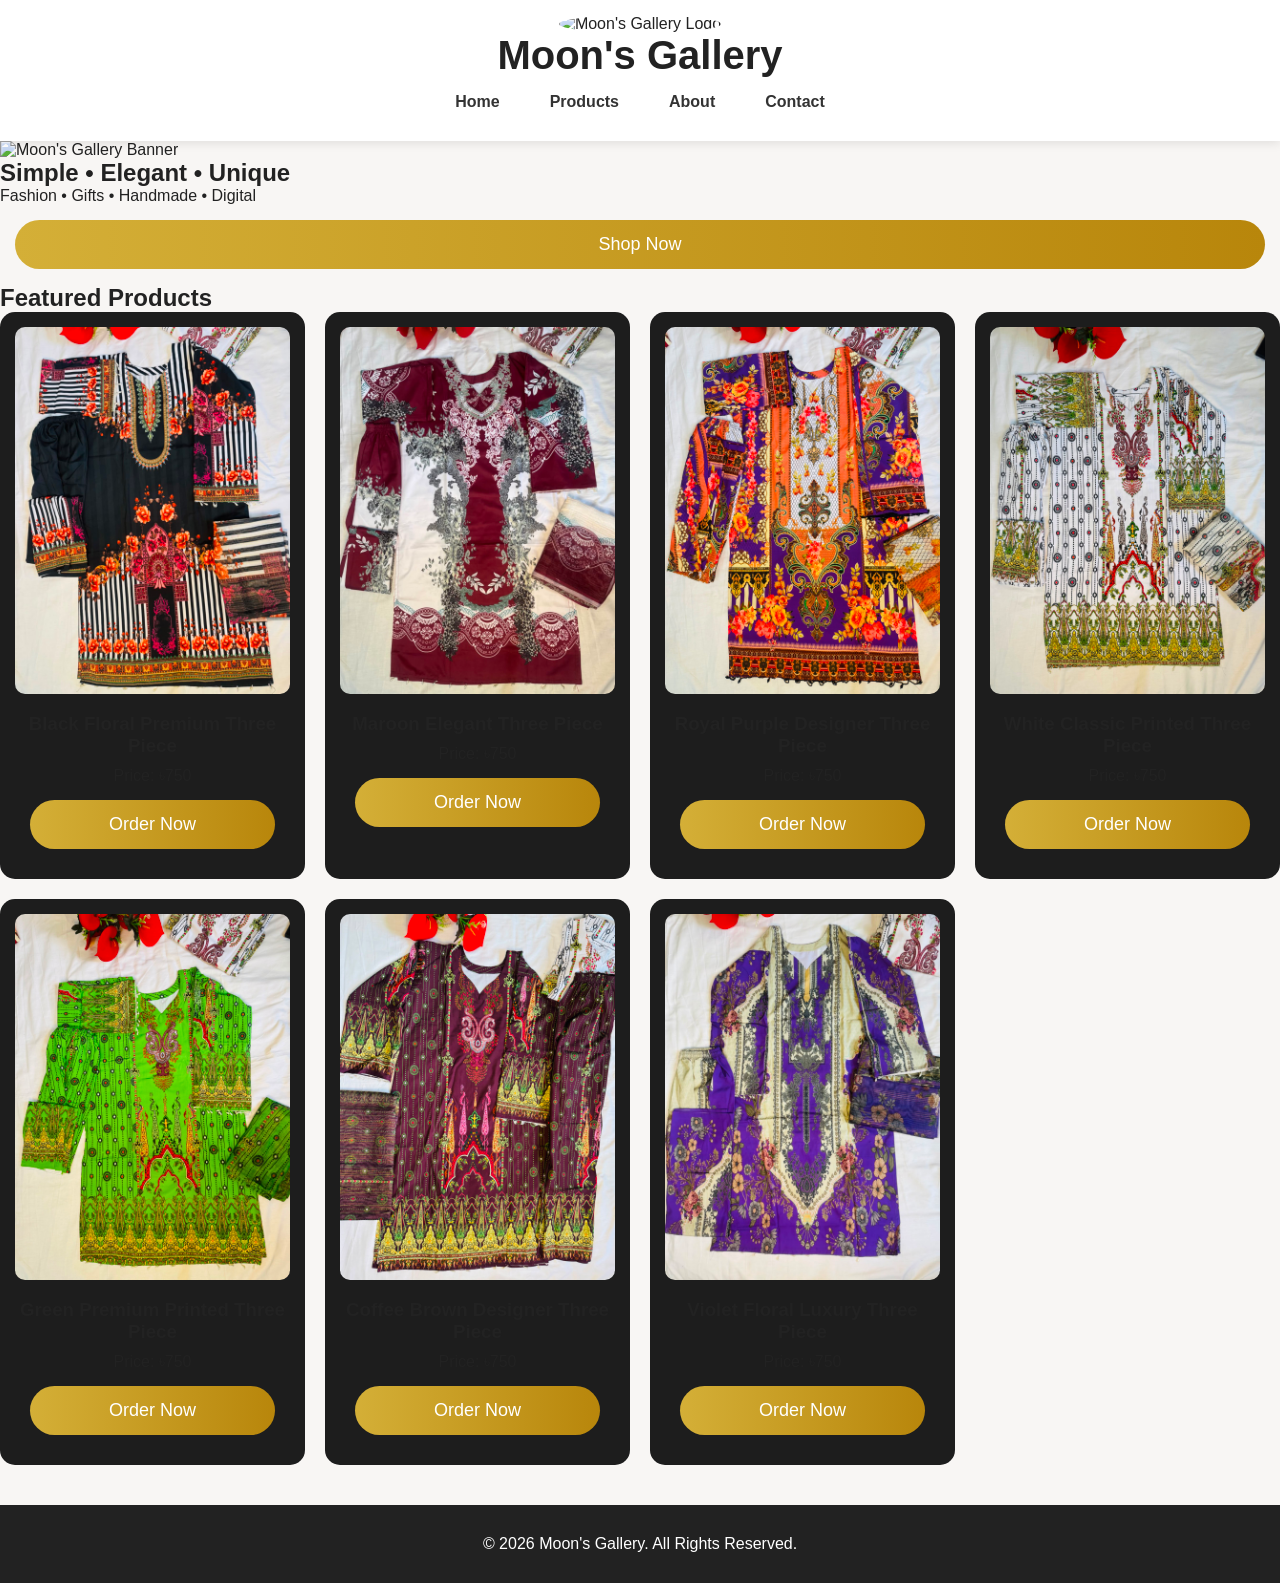
==== commit b98d59a9: "Update index.html" ====
--- a/index.html
+++ b/index.html
@@ -1,5 +1,14 @@
 <!DOCTYPE html>
 <html lang="en">
+<head>
+<meta charset="UTF-8">
+<meta name="viewport" content="width=device-width, initial-scale=1.0">
+<title>Moon's Gallery</title>
+  <link rel="stylesheet" href="style.css">
+<script src="script.js" defer></script>
+</head>
+  
+<body>
 <header class="top-header">
     <div class="logo-area">
         <img src="logo.png" alt="Moon's Gallery Logo" class="logo">
@@ -22,44 +31,7 @@
         <a href="#products"><button>Shop Now</button></a>
     </div>
 </section>
-  
-<body>
 
-<header>
-<h1>Moon's Gallery</h1>
-<p>Premium Digital Store • Fashion • Gifts • Handmade Crafts • Apps</p>
-<br>
-<button>Shop Now</button>
-</header>
-
-<section>
-<h2>Our Services</h2>
-
-<div class="cards">
-
-<div class="card">
-<h3>🎁 Gifts</h3>
-<p>Premium gift collection.</p>
-</div>
-
-<div class="card">
-<h3>👕 Fashion</h3>
-<p>Stylish fashion products.</p>
-</div>
-
-<div class="card">
-<h3>🧶 Handmade</h3>
-<p>Beautiful handmade crafts.</p>
-</div>
-
-<div class="card">
-<h3>💻 Digital</h3>
-<p>Premium apps & digital services.</p>
-</div>
-
-</div>
-
-</section>
   <section id="products">
     <h2>Featured Products</h2>
 
--- a/style.css
+++ b/style.css
@@ -0,0 +1,242 @@
+*{
+    margin:0;
+    padding:0;
+    box-sizing:border-box;
+    font-family:Arial,sans-serif;
+}
+
+body{
+    background:#111;
+    color:#fff;
+}
+
+header{
+    background:linear-gradient(90deg,#8e2de2,#4a00e0);
+    text-align:center;
+    padding:50px 20px;
+}
+
+header h1{
+    font-size:40px;
+}
+
+header p{
+    margin-top:10px;
+}
+
+nav{
+    background:#1a1a1a;
+    padding:15px;
+    text-align:center;
+}
+
+nav a{
+    color:white;
+    text-decoration:none;
+    margin:0 15px;
+    font-weight:bold;
+}
+
+nav a:hover{
+    color:#b266ff;
+}
+
+.container{
+    width:90%;
+    max-width:1200px;
+    margin:auto;
+    padding:30px 0;
+}
+
+.product-grid{
+    display:grid;
+    grid-template-columns:repeat(auto-fit,minmax(250px,1fr));
+    gap:20px;
+}
+
+.product-card{
+    background:#1d1d1d;
+    border-radius:15px;
+    padding:15px;
+    text-align:center;
+    transition:.3s;
+}
+
+.product-card:hover{
+    transform:translateY(-5px);
+}
+
+.product-card img{
+    width:100%;
+    border-radius:10px;
+}
+
+.product-card h3{
+    margin:15px 0 10px;
+}
+
+.price{
+    color:#00ff99;
+    font-size:20px;
+    margin-bottom:10px;
+}
+
+button{
+    background:#8e2de2;
+    color:#fff;
+    border:none;
+    padding:12px 25px;
+    border-radius:30px;
+    cursor:pointer;
+    font-size:16px;
+}
+
+button:hover{
+    background:#6d1fd1;
+}
+
+input,select,textarea{
+    width:100%;
+    padding:12px;
+    margin:10px 0;
+    border:none;
+    border-radius:8px;
+}
+
+form{
+    max-width:600px;
+    margin:auto;
+}
+
+footer{
+    background:#000;
+    text-align:center;
+    padding:20px;
+    margin-top:40px;
+  }
+
+
+*{
+margin:0;
+padding:0;
+box-sizing:border-box;
+font-family:Arial,sans-serif;
+}
+
+body{
+background:#f8f6f4;
+color:#222;
+}
+
+header{
+background:#fff;
+padding:15px;
+text-align:center;
+box-shadow:0 2px 10px rgba(0,0,0,.1);
+position:sticky;
+top:0;
+z-index:100;
+}
+
+.logo{
+width:120px;
+border-radius:50%;
+}
+
+.banner{
+width:100%;
+max-height:420px;
+object-fit:cover;
+}
+
+nav{
+display:flex;
+justify-content:center;
+gap:20px;
+padding:15px;
+background:white;
+flex-wrap:wrap;
+}
+
+nav a{
+text-decoration:none;
+color:#333;
+font-weight:bold;
+}
+
+.products{
+display:grid;
+grid-template-columns:repeat(auto-fit,minmax(250px,1fr));
+gap:25px;
+padding:30px;
+}
+
+.card{
+background:white;
+border-radius:20px;
+overflow:hidden;
+box-shadow:0 10px 25px rgba(0,0,0,.08);
+transition:.3s;
+}
+
+.card:hover{
+transform:translateY(-8px);
+}
+
+.card img{
+width:100%;
+height:280px;
+object-fit:cover;
+}
+
+.card h3{
+padding:10px;
+font-size:22px;
+}
+
+.price{
+padding:0 10px;
+font-size:20px;
+color:#9c27b0;
+font-weight:bold;
+}
+
+button{
+margin:15px;
+width:calc(100% - 30px);
+padding:14px;
+border:none;
+border-radius:50px;
+background:linear-gradient(90deg,#d4af37,#b8860b);
+color:white;
+font-size:18px;
+cursor:pointer;
+}
+
+button:hover{
+opacity:.9;
+}
+
+footer{
+margin-top:40px;
+padding:30px;
+background:#222;
+color:white;
+text-align:center;
+}
+
+.color-box{
+display:flex;
+justify-content:center;
+gap:10px;
+padding:15px;
+}
+
+.color{
+width:28px;
+height:28px;
+border-radius:50%;
+border:2px solid white;
+cursor:pointer;
+box-shadow:0 0 5px rgba(0,0,0,.3);
+    }
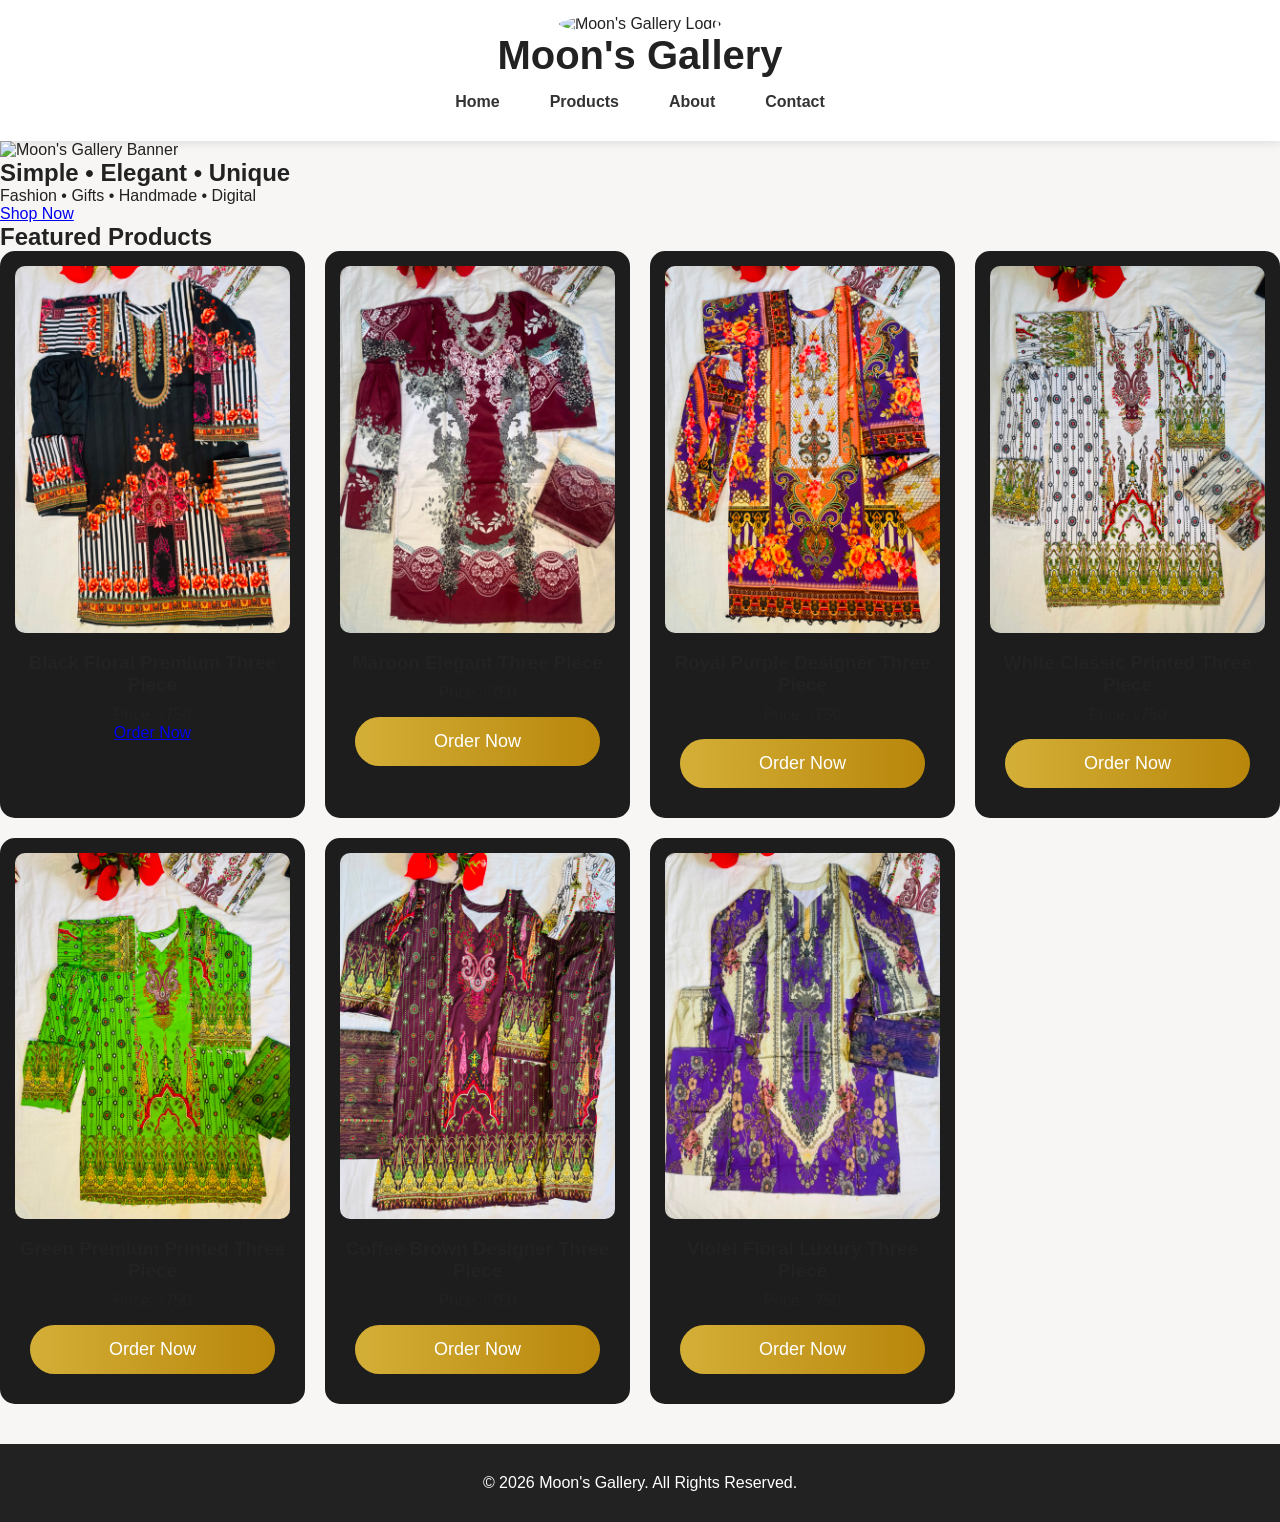
==== commit aea1a0e7: "Update index.html" ====
--- a/index.html
+++ b/index.html
@@ -28,7 +28,7 @@
     <div class="hero-text">
         <h2>Simple • Elegant • Unique</h2>
         <p>Fashion • Gifts • Handmade • Digital</p>
-        <a href="#products"><button>Shop Now</button></a>
+        <a href="products.html" class="btn">Shop Now</a>      
     </div>
 </section>
 
@@ -41,7 +41,7 @@
             <img src="./black-floral.jpg" alt="Black Floral Three Piece">
             <h3>Black Floral Premium Three Piece</h3>
             <p>Price: ৳750</p>
-            <button>Order Now</button>
+            <a href="order.html" class="btn">Order Now</a>
         </div>
 
         <div class="product-card">
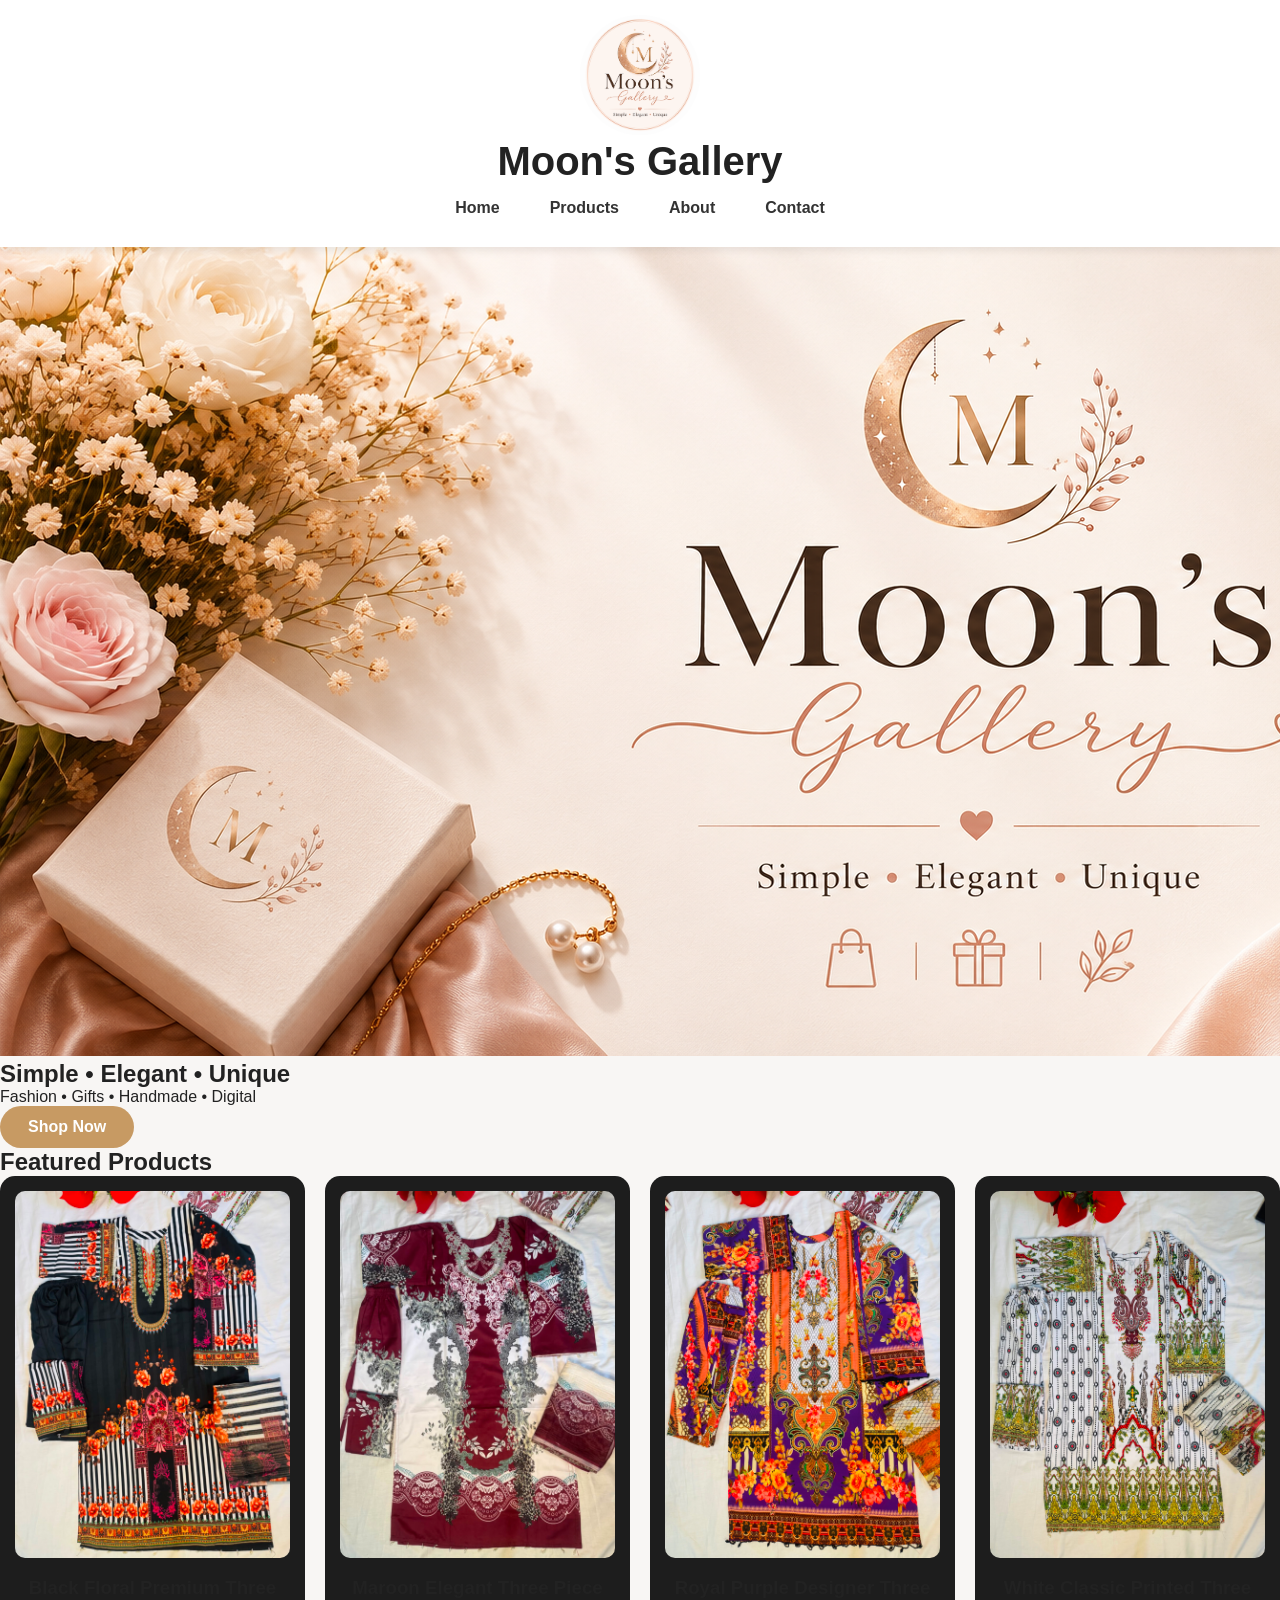
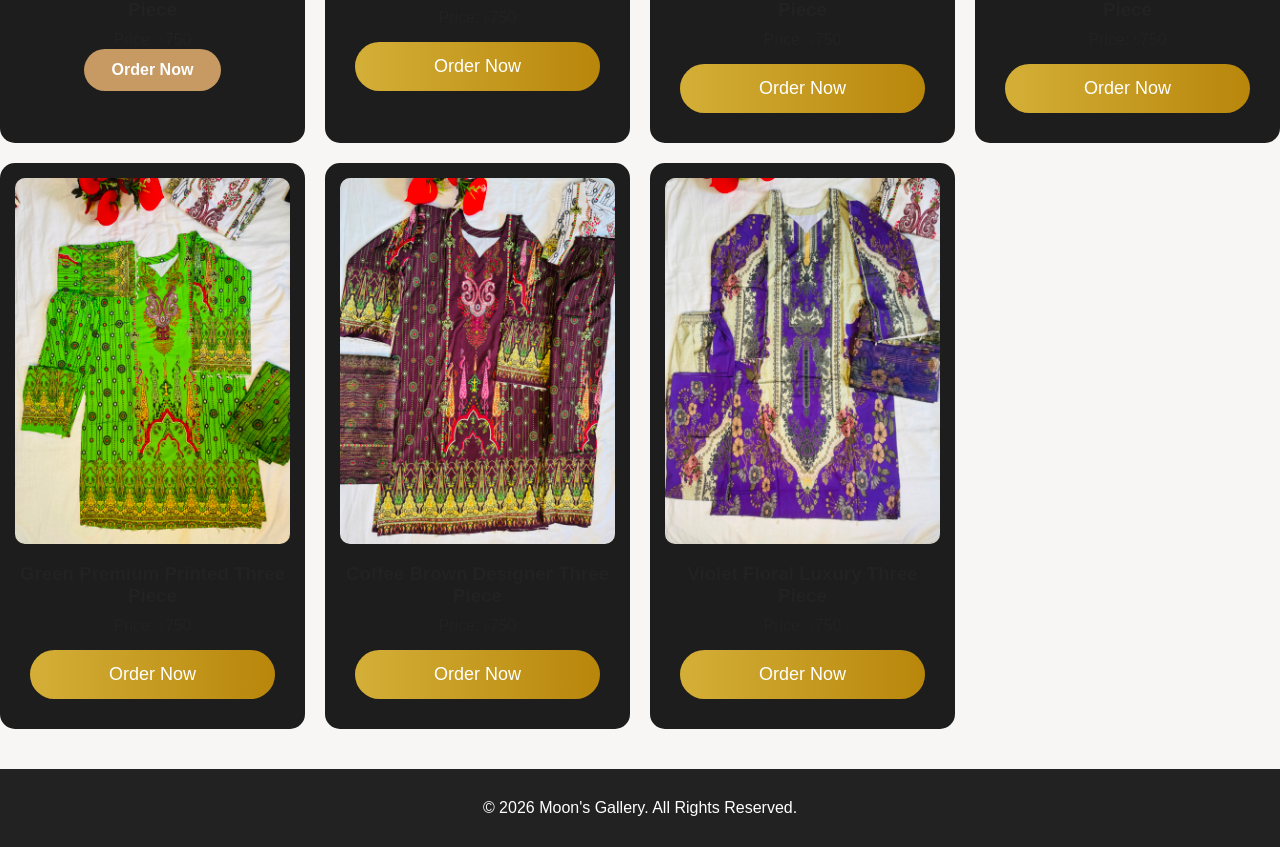
==== commit b623d317: "Update index.html" ====
--- a/index.html
+++ b/index.html
@@ -24,7 +24,7 @@
 </header>
 
 <section class="hero">
-    <img src="banner.jpg" alt="Moon's Gallery Banner">
+    <img src="banner.png" alt="Moon's Gallery Banner">
     <div class="hero-text">
         <h2>Simple • Elegant • Unique</h2>
         <p>Fashion • Gifts • Handmade • Digital</p>
--- a/style.css
+++ b/style.css
@@ -240,3 +240,19 @@
 cursor:pointer;
 box-shadow:0 0 5px rgba(0,0,0,.3);
     }
+.btn{
+display:inline-block;
+padding:12px 28px;
+background:#c79a63;
+color:#fff;
+text-decoration:none;
+border-radius:30px;
+font-weight:bold;
+transition:.3s;
+}
+
+.btn:hover{
+background:#9c6f3d;
+transform:translateY(-2px);
+box-shadow:0 10px 20px rgba(0,0,0,.2);
+    }
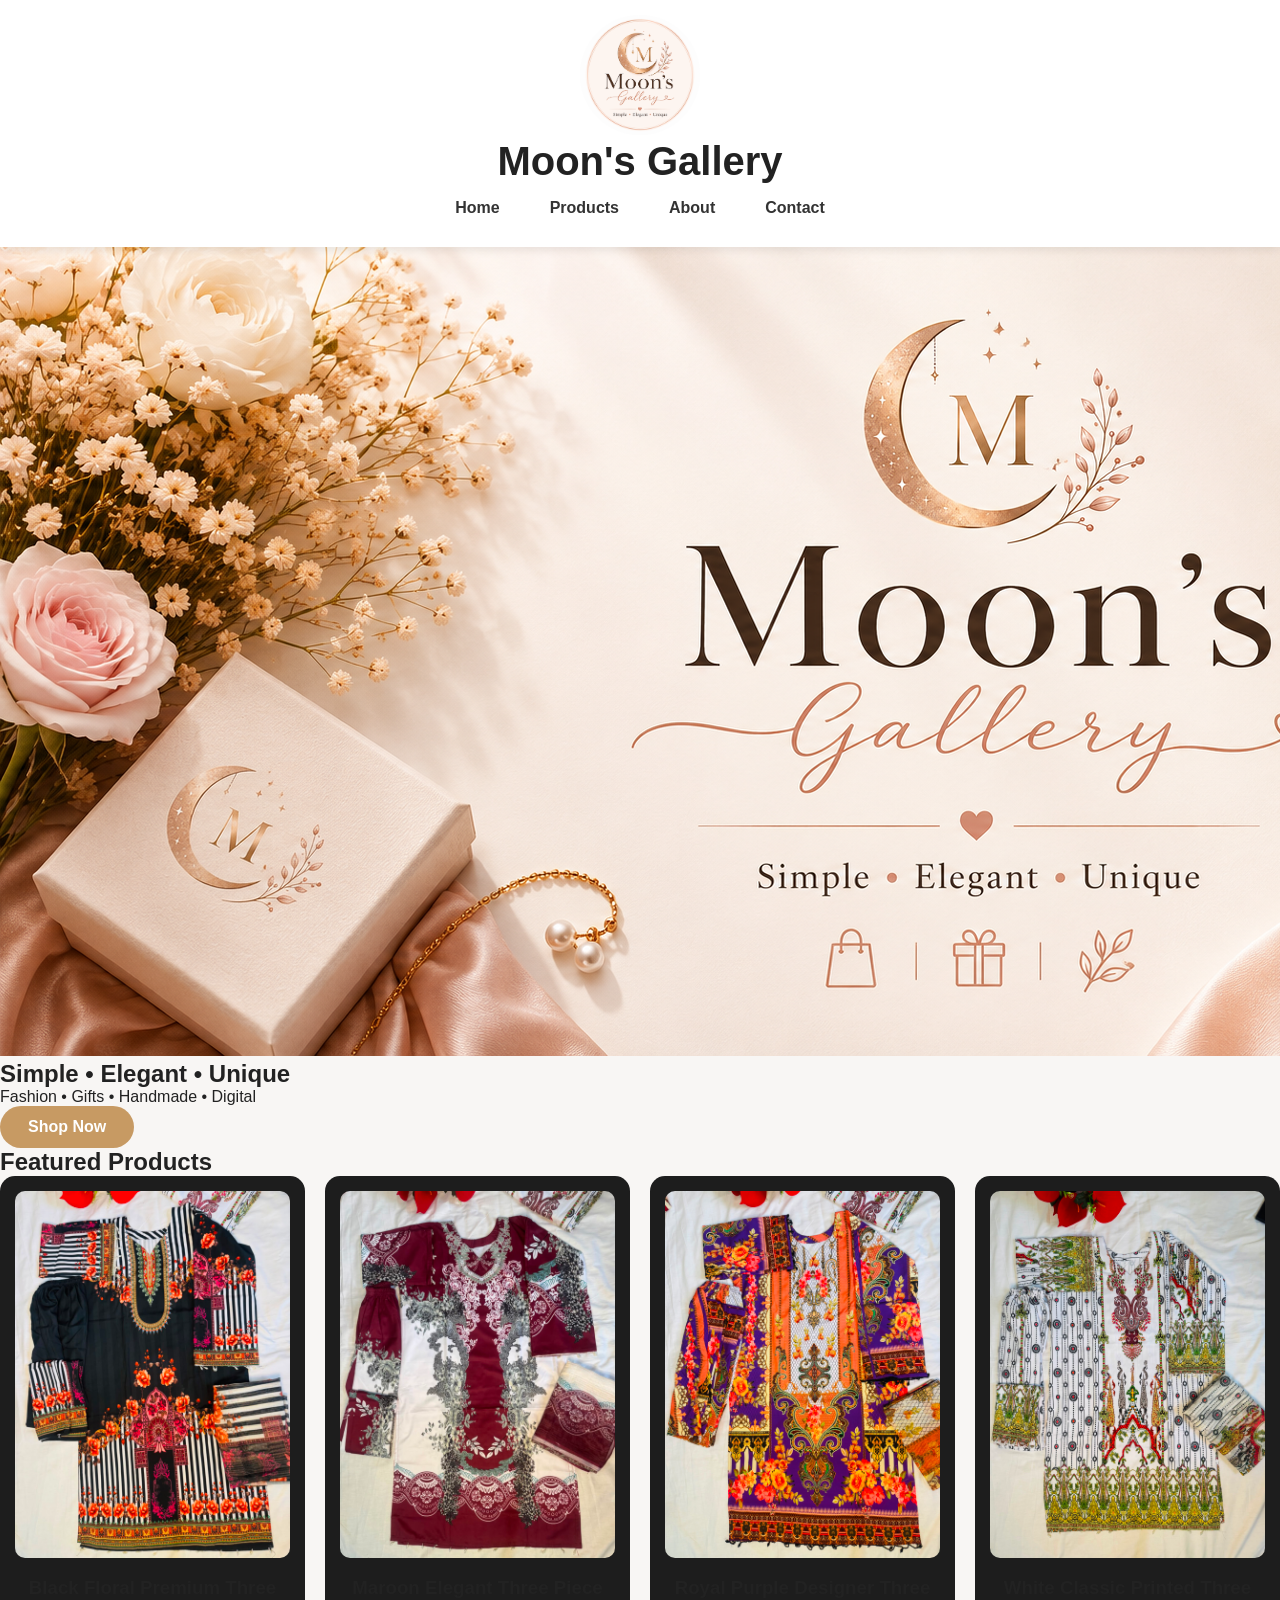
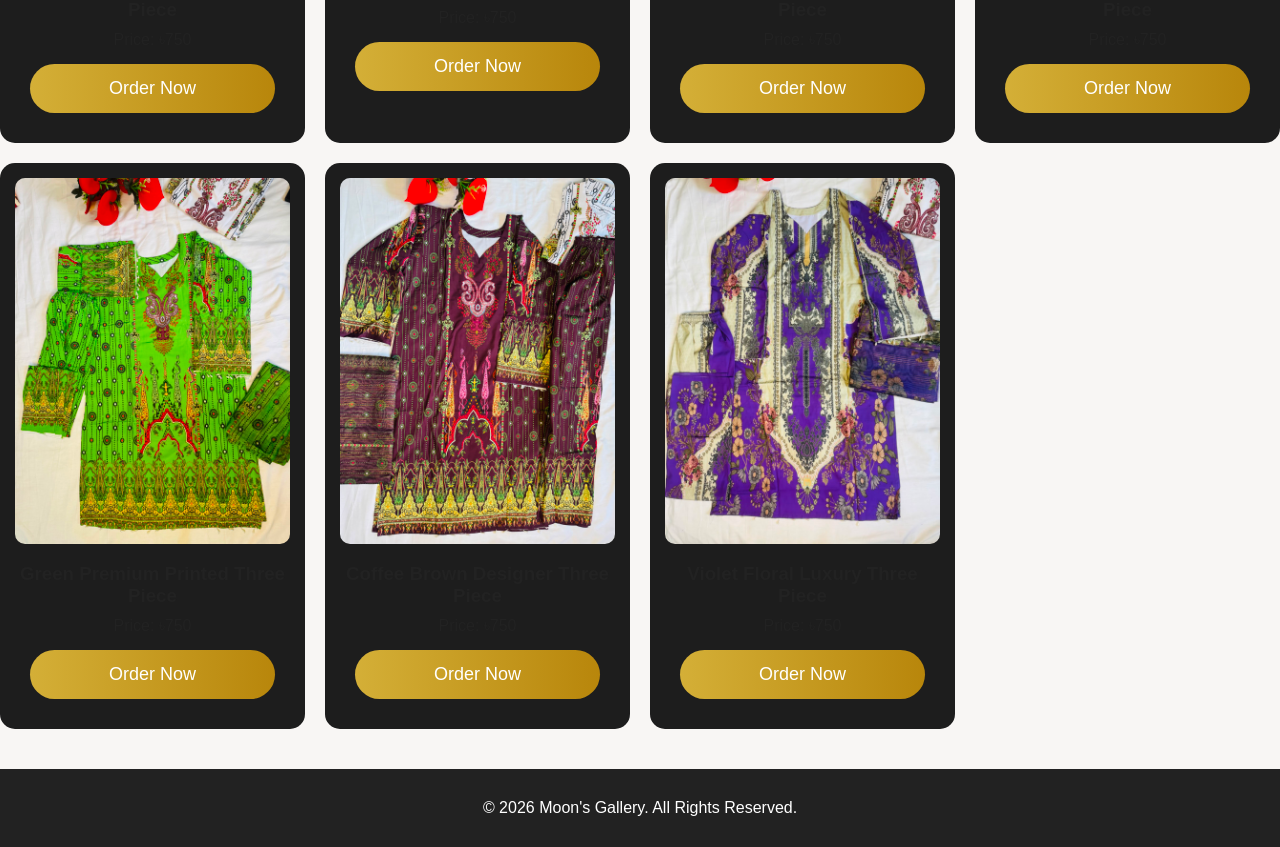
==== commit 6d248504: "Update index.html" ====
--- a/index.html
+++ b/index.html
@@ -41,49 +41,51 @@
             <img src="./black-floral.jpg" alt="Black Floral Three Piece">
             <h3>Black Floral Premium Three Piece</h3>
             <p>Price: ৳750</p>
-            <a href="order.html" class="btn">Order Now</a>
+            <button onclick="orderNow('Black Floral Premium Three Piece','Black',750)">
+Order Now
+            </button>
         </div>
 
         <div class="product-card">
             <img src="./maroon.jpg" alt="Maroon Three Piece">
             <h3>Maroon Elegant Three Piece</h3>
             <p>Price: ৳750</p>
-            <button>Order Now</button>
+            <button onclick="orderNow('Maroon Elegant Three Piece','Maroon',750)">Order Now</button>
         </div>
 
         <div class="product-card">
             <img src="./purple.jpg" alt="Purple Three Piece">
             <h3>Royal Purple Designer Three Piece</h3>
             <p>Price: ৳750</p>
-            <button>Order Now</button>
+            <button onclick="orderNow('Royal Purple Designer Three Piece','Purple',750)">Order Now</button>
         </div>
 
         <div class="product-card">
             <img src="./white.jpg" alt="White Three Piece">
             <h3>White Classic Printed Three Piece</h3>
             <p>Price: ৳750</p>
-            <button>Order Now</button>
+            <button onclick="orderNow('White Classic Printed Three Piece','White',750)">Order Now</button>
         </div>
 
         <div class="product-card">
             <img src="./green.jpg" alt="Green Three Piece">
             <h3>Green Premium Printed Three Piece</h3>
             <p>Price: ৳750</p>
-            <button>Order Now</button>
+            <button onclick="orderNow('Green Premium Printed Three Piece','Green',750)">Order Now</button>
         </div>
 
         <div class="product-card">
             <img src="./brown.jpg" alt="Brown Three Piece">
             <h3>Coffee Brown Designer Three Piece</h3>
             <p>Price: ৳750</p>
-            <button>Order Now</button>
+            <button onclick="orderNow('Coffee Brown Designer Three Piece','Brown',750)">Order Now</button>
         </div>
 
         <div class="product-card">
             <img src="./violet.jpg" alt="Violet Three Piece">
             <h3>Violet Floral Luxury Three Piece</h3>
             <p>Price: ৳750</p>
-            <button>Order Now</button>
+            <button onclick="orderNow('Violet Floral Luxury Three Piece','Violet',750)">Order Now</button>
         </div>
 
     </div>
